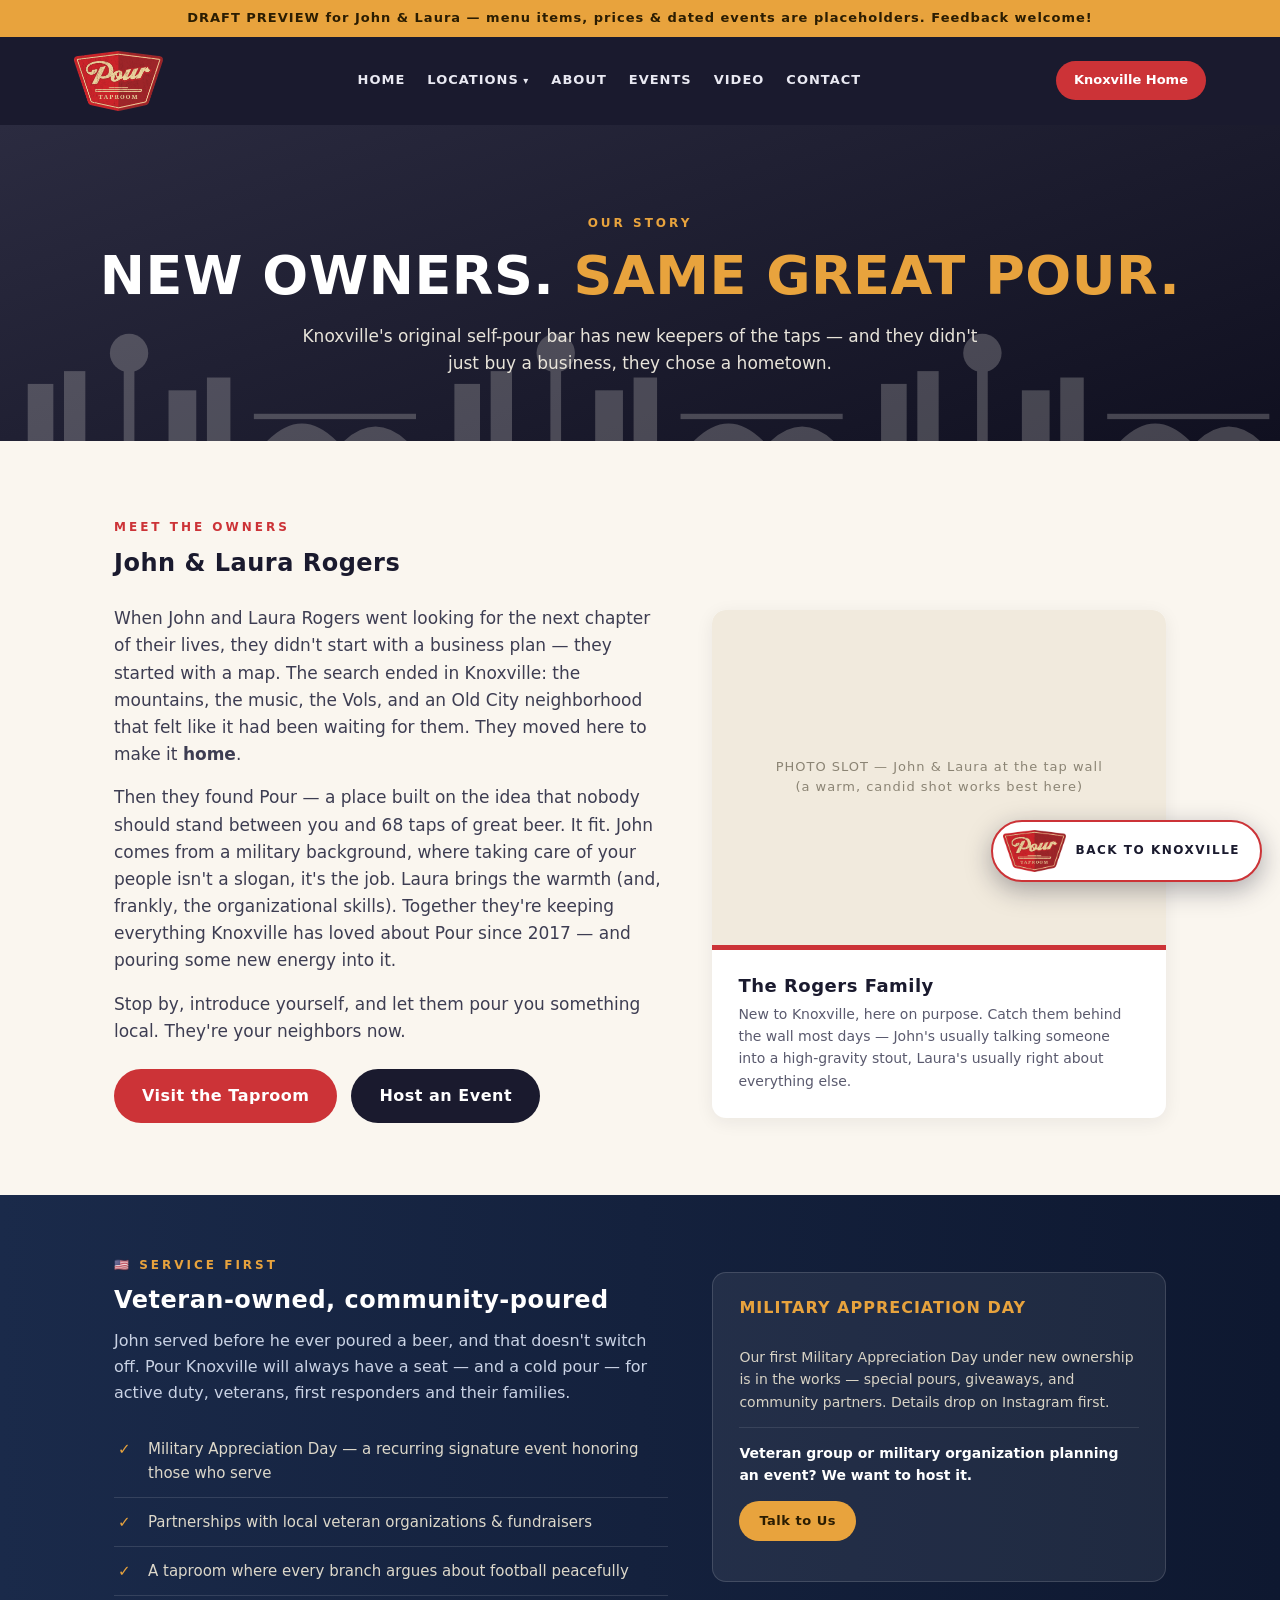
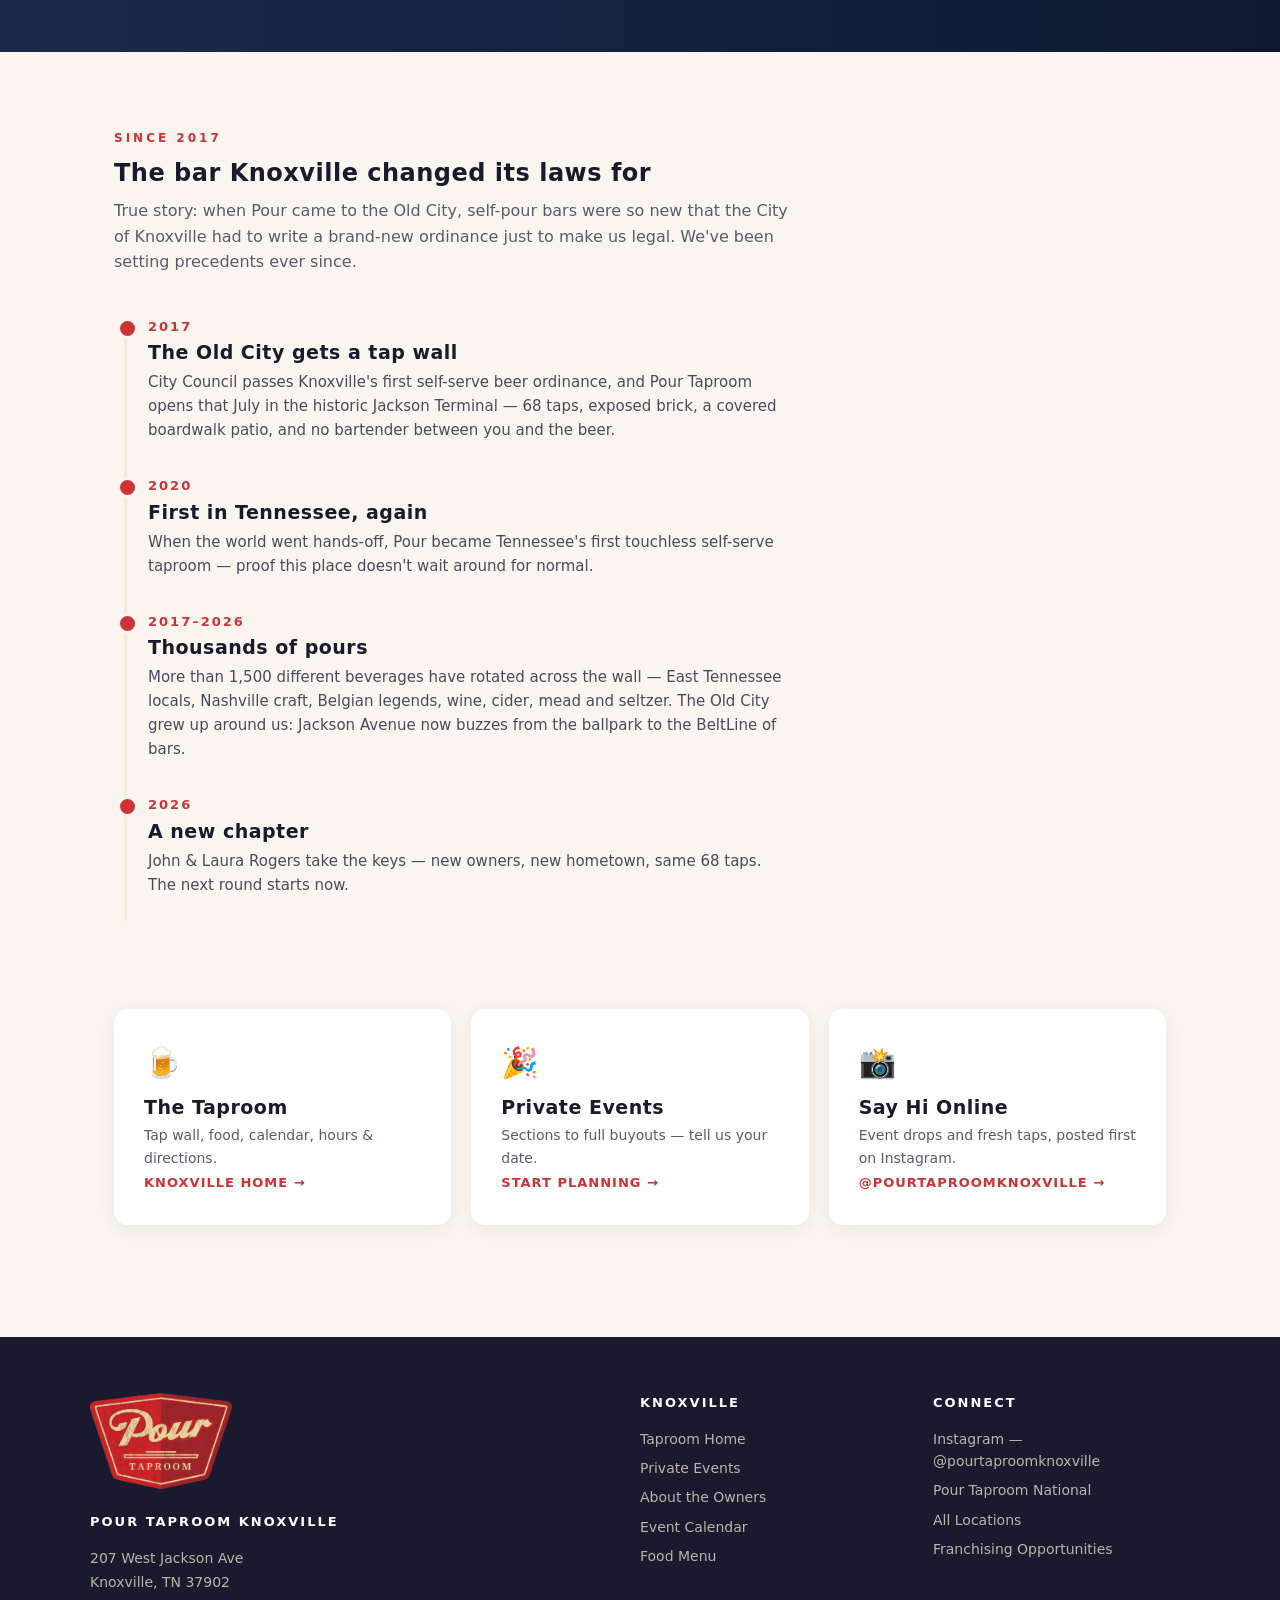
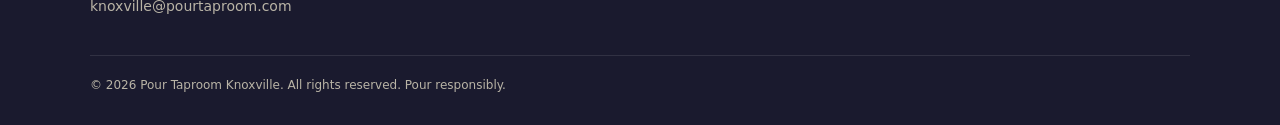
==== about/index.html @ 6734ab77 "Pour Taproom  draft preview site" ====
<!DOCTYPE html>
<html lang="en">
<head>
<meta charset="UTF-8">
<meta name="viewport" content="width=device-width, initial-scale=1.0">
<title>About Us - Pour Taproom Knoxville</title>
<meta name="description" content="Meet John &amp; Laura Rogers, the new owners of Pour Taproom Knoxville — and the story of Knoxville's original self-pour bar, pouring in the Old City since 2017.">
<link rel="icon" href="../images/cropped-Logo_red-01.png">
<link rel="stylesheet" href="../css/styles.css">
<style>
.timeline{margin-top:38px;position:relative;padding-left:34px}
.timeline::before{content:"";position:absolute;left:10px;top:6px;bottom:6px;width:3px;background:var(--cream-dark);border-radius:3px}
.tl-item{position:relative;padding-bottom:30px}
.tl-item::before{content:"";position:absolute;left:-31px;top:5px;width:15px;height:15px;border-radius:50%;background:var(--red);border:3px solid var(--cream)}
.tl-item .yr{font-size:13px;font-weight:900;letter-spacing:2px;color:var(--red)}
.tl-item h4{font-size:19px;margin:4px 0 6px}
.tl-item p{font-size:15px;color:#4a4a5e;max-width:640px}
.owner-card{background:#fff;border-radius:var(--radius);box-shadow:0 4px 18px rgba(26,26,46,.07);overflow:hidden}
.owner-card .ph{aspect-ratio:4/3;background:var(--cream-dark);display:flex;align-items:center;justify-content:center;color:#8b8474;font-size:13px;letter-spacing:1px;text-align:center;padding:20px;border-bottom:5px solid var(--red)}
.owner-card .bd{padding:26px}
.flag-band{background:linear-gradient(90deg,#1a2a4a,#0e1830);color:#fff}
</style>
</head>
<body>
<div class="preview-banner">DRAFT PREVIEW for John &amp; Laura — menu items, prices &amp; dated events are placeholders. Feedback welcome!</div>

<nav>
  <div class="nav-inner">
    <a class="nav-logo" href="https://pourtaproom.com/"><img src="../images/PTRLogo-copy.png" alt="Pour Taproom" style="height:60px"></a>
    <label for="navtoggle" class="nav-burger" aria-label="Menu">&#9776;</label>
    <input type="checkbox" id="navtoggle">
    <div class="nav-links">
      <a href="https://pourtaproom.com/">Home</a>
      <div class="dd"><a href="https://pourtaproom.com/locations/">Locations</a>
        <div class="dd-menu">
          <a href="https://pourtaproomatlanta.com/" target="_blank" rel="noopener">Atlanta</a>
          <a href="https://pourtaproomcharleston.com/" target="_blank" rel="noopener">Charleston</a>
          <a href="https://www.pourtaproomdurham.com/" target="_blank" rel="noopener">Durham</a>
          <a href="https://pourtaproomellicottville.godaddysites.com/" target="_blank" rel="noopener">Ellicottville</a>
          <a href="https://jaxpourtaproom.com/" target="_blank" rel="noopener">Jacksonville</a>
          <a href="../">Knoxville</a>
        </div>
      </div>
      <a href="https://pourtaproom.com/about/">About</a>
      <a href="https://pourtaproom.com/events/">Events</a>
      <a href="https://pourtaproom.com/video/">Video</a>
      <a href="https://pourtaproom.com/contact/">Contact</a>
    </div>
    <a class="nav-cta" href="../">Knoxville Home</a>
  </div>
</nav>

<div class="page-hero" style="background:linear-gradient(160deg,#2b2b40,#101020)">
  <div class="sky-hero"><svg viewBox="0 0 1200 120" preserveAspectRatio="xMidYMax slice" xmlns="http://www.w3.org/2000/svg" aria-hidden="true"><g fill="#faf6ef"><g transform="translate(0,0)"><rect x="26" y="64" width="24" height="56"/><rect x="60" y="52" width="20" height="68"/><rect x="116" y="50" width="10" height="70"/><circle cx="121" cy="35" r="18"/><rect x="158" y="70" width="26" height="50"/><rect x="194" y="58" width="22" height="62"/><rect x="238" y="92" width="152" height="5"/><path d="M248,120 Q283,82 318,120 Z"/><path d="M320,120 Q352,88 384,120 Z"/></g><g transform="translate(400,0)"><rect x="26" y="64" width="24" height="56"/><rect x="60" y="52" width="20" height="68"/><rect x="116" y="50" width="10" height="70"/><circle cx="121" cy="35" r="18"/><rect x="158" y="70" width="26" height="50"/><rect x="194" y="58" width="22" height="62"/><rect x="238" y="92" width="152" height="5"/><path d="M248,120 Q283,82 318,120 Z"/><path d="M320,120 Q352,88 384,120 Z"/></g><g transform="translate(800,0)"><rect x="26" y="64" width="24" height="56"/><rect x="60" y="52" width="20" height="68"/><rect x="116" y="50" width="10" height="70"/><circle cx="121" cy="35" r="18"/><rect x="158" y="70" width="26" height="50"/><rect x="194" y="58" width="22" height="62"/><rect x="238" y="92" width="152" height="5"/><path d="M248,120 Q283,82 318,120 Z"/><path d="M320,120 Q352,88 384,120 Z"/></g></g></svg></div>
  <span class="kicker" style="color:var(--gold)">Our Story</span>
  <h1>New Owners. <em>Same Great Pour.</em></h1>
  <p>Knoxville's original self-pour bar has new keepers of the taps — and they didn't just buy a business, they chose a hometown.</p>
</div>

<section class="section">
  <span class="kicker">Meet the Owners</span>
  <h2>John &amp; Laura Rogers</h2>
  <div class="pd" style="margin-top:28px">
    <div>
      <p style="font-size:17px;color:#3d3d52">When John and Laura Rogers went looking for the next chapter of their lives, they didn't start with a business plan — they started with a map. The search ended in Knoxville: the mountains, the music, the Vols, and an Old City neighborhood that felt like it had been waiting for them. They moved here to make it <b>home</b>.</p>
      <p style="font-size:17px;color:#3d3d52;margin-top:16px">Then they found Pour — a place built on the idea that nobody should stand between you and 68 taps of great beer. It fit. John comes from a military background, where taking care of your people isn't a slogan, it's the job. Laura brings the warmth (and, frankly, the organizational skills). Together they're keeping everything Knoxville has loved about Pour since 2017 — and pouring some new energy into it.</p>
      <p style="font-size:17px;color:#3d3d52;margin-top:16px">Stop by, introduce yourself, and let them pour you something local. They're your neighbors now.</p>
      <div class="cta-row" style="display:flex;gap:14px;flex-wrap:wrap;margin-top:24px">
        <a class="btn btn-red" href="../">Visit the Taproom</a>
        <a class="btn btn-dark" href="../private-events/">Host an Event</a>
      </div>
    </div>
    <div>
      <div class="owner-card">
        <div class="ph">PHOTO SLOT — John &amp; Laura at the tap wall<br>(a warm, candid shot works best here)</div>
        <div class="bd">
          <h4 style="font-size:18px">The Rogers Family</h4>
          <p style="font-size:14px;color:#5a5a6e;margin-top:6px">New to Knoxville, here on purpose. Catch them behind the wall most days — John's usually talking someone into a high-gravity stout, Laura's usually right about everything else.</p>
        </div>
      </div>
    </div>
  </div>
</section>

<div class="flag-band">
  <section class="section" style="padding:56px 24px">
    <div class="pd">
      <div>
        <span class="kicker" style="color:var(--gold)">🇺🇸 Service First</span>
        <h2 style="color:#fff">Veteran-owned, community-poured</h2>
        <p style="font-size:16px;color:#c9d2e4;margin-top:14px">John served before he ever poured a beer, and that doesn't switch off. Pour Knoxville will always have a seat — and a cold pour — for active duty, veterans, first responders and their families.</p>
        <ul class="spec-list" style="margin-top:20px">
          <li>Military Appreciation Day — a recurring signature event honoring those who serve</li>
          <li>Partnerships with local veteran organizations &amp; fundraisers</li>
          <li>A taproom where every branch argues about football peacefully</li>
        </ul>
      </div>
      <div class="router">
        <h4>Military Appreciation Day</h4>
        <div class="row"><p>Our first Military Appreciation Day under new ownership is in the works — special pours, giveaways, and community partners. Details drop on Instagram first.</p></div>
        <div class="row"><p style="font-weight:800;color:#fff">Veteran group or military organization planning an event? We want to host it.</p><a class="btn btn-gold" href="../private-events/">Talk to Us</a></div>
      </div>
    </div>
  </section>
</div>

<section class="section">
  <span class="kicker">Since 2017</span>
  <h2>The bar Knoxville changed its laws for</h2>
  <p style="color:#5a5a6e;max-width:680px;margin-top:10px">True story: when Pour came to the Old City, self-pour bars were so new that the City of Knoxville had to write a brand-new ordinance just to make us legal. We've been setting precedents ever since.</p>
  <div class="timeline">
    <div class="tl-item"><span class="yr">2017</span><h4>The Old City gets a tap wall</h4><p>City Council passes Knoxville's first self-serve beer ordinance, and Pour Taproom opens that July in the historic Jackson Terminal — 68 taps, exposed brick, a covered boardwalk patio, and no bartender between you and the beer.</p></div>
    <div class="tl-item"><span class="yr">2020</span><h4>First in Tennessee, again</h4><p>When the world went hands-off, Pour became Tennessee's first touchless self-serve taproom — proof this place doesn't wait around for normal.</p></div>
    <div class="tl-item"><span class="yr">2017–2026</span><h4>Thousands of pours</h4><p>More than 1,500 different beverages have rotated across the wall — East Tennessee locals, Nashville craft, Belgian legends, wine, cider, mead and seltzer. The Old City grew up around us: Jackson Avenue now buzzes from the ballpark to the BeltLine of bars.</p></div>
    <div class="tl-item"><span class="yr">2026</span><h4>A new chapter</h4><p>John &amp; Laura Rogers take the keys — new owners, new hometown, same 68 taps. The next round starts now.</p></div>
  </div>
</section>

<section class="section" style="padding-top:10px">
  <div class="strip">
    <a href="../"><div class="emoji">🍺</div><h4>The Taproom</h4><p>Tap wall, food, calendar, hours &amp; directions.</p><span class="go">Knoxville Home &rarr;</span></a>
    <a href="../private-events/"><div class="emoji">🎉</div><h4>Private Events</h4><p>Sections to full buyouts — tell us your date.</p><span class="go">Start Planning &rarr;</span></a>
    <a href="https://www.instagram.com/pourtaproomknoxville/" target="_blank" rel="noopener"><div class="emoji">📸</div><h4>Say Hi Online</h4><p>Event drops and fresh taps, posted first on Instagram.</p><span class="go">@pourtaproomknoxville &rarr;</span></a>
  </div>
</section>

<a class="home-fab" href="../" aria-label="Back to Pour Taproom Knoxville">
  <img src="../images/PTRLogo-copy.png" alt="Pour Taproom logo">
  <span>Back to Knoxville</span>
</a>

<footer>
  <div class="foot-inner">
    <div>
      <img src="../images/PTRLogo-copy.png" alt="Pour Taproom" style="height:96px;margin-bottom:12px">
      <h5 style="margin-top:4px">Pour Taproom Knoxville</h5>
      <p style="font-size:14px;line-height:1.7">207 West Jackson Ave<br>Knoxville, TN 37902<br>knoxville@pourtaproom.com</p>
    </div>
    <div>
      <h5>Knoxville</h5>
      <a href="../">Taproom Home</a>
      <a href="../private-events/">Private Events</a>
      <a href="../about/">About the Owners</a>
      <a href="../#calendar">Event Calendar</a>
      <a href="../#menu">Food Menu</a>
    </div>
    <div>
      <h5>Connect</h5>
      <a href="https://www.instagram.com/pourtaproomknoxville/" target="_blank" rel="noopener">Instagram — @pourtaproomknoxville</a>
      <a href="https://pourtaproom.com/">Pour Taproom National</a>
      <a href="https://pourtaproom.com/locations/">All Locations</a>
      <a href="https://pourtaproom.com/contact/">Franchising Opportunities</a>
    </div>
  </div>
  <div class="legal">
    <span>&copy; 2026 Pour Taproom Knoxville. All rights reserved. Pour responsibly.</span>
  </div>
</footer>

</body>
</html>
---- css/styles.css ----
:root{
    --red:#cc3337; --red-dark:#9e2226; --ink:#1a1a2e; --ink-soft:#2b2b40;
    --cream:#faf6ef; --cream-dark:#f1eadd; --gold:#e8a33d; --white:#ffffff;
    --radius:14px;
  }
  *{margin:0;padding:0;box-sizing:border-box}
  html{scroll-behavior:smooth}
  body{font-family:'Avenir Next','Segoe UI',system-ui,-apple-system,sans-serif;background:var(--cream);color:var(--ink);line-height:1.6}
  h1,h2,h3,h4{font-weight:800;letter-spacing:.5px;line-height:1.15}
  .kicker{display:inline-block;font-size:12px;font-weight:800;letter-spacing:3px;text-transform:uppercase;color:var(--red);margin-bottom:12px}
  .section{max-width:1100px;margin:0 auto;padding:72px 24px}
  .btn{display:inline-block;padding:14px 28px;border-radius:999px;font-weight:800;text-decoration:none;letter-spacing:.5px;transition:transform .15s ease, box-shadow .15s ease}
  .btn:hover{transform:translateY(-2px);box-shadow:0 8px 24px rgba(0,0,0,.18)}
  .btn-red{background:var(--red);color:#fff}
  .btn-ghost{background:transparent;color:#fff;border:2px solid rgba(255,255,255,.7)}
  .btn-dark{background:var(--ink);color:#fff}
  /* NAV */
  nav{position:sticky;top:0;z-index:50;background:var(--ink);color:#fff}
  .nav-inner{max-width:1180px;margin:0 auto;display:flex;align-items:center;justify-content:space-between;padding:14px 24px;gap:16px}
  .nav-logo{display:flex;align-items:center;gap:10px;font-weight:900;font-size:20px;letter-spacing:1px;color:#fff;text-decoration:none}
  .nav-logo .shield{background:var(--red);border-radius:6px;padding:3px 10px;font-style:italic}
  .nav-links{display:flex;gap:22px;flex-wrap:wrap;font-size:13px;font-weight:700;letter-spacing:1px;text-transform:uppercase}
  .nav-links a{color:#e9e9f2;text-decoration:none}
  .nav-links a:hover{color:var(--gold)}
  .nav-cta{background:var(--red);color:#fff;padding:9px 18px;border-radius:999px;font-size:13px;font-weight:800;text-decoration:none;white-space:nowrap}
  /* HERO */
  header{background:linear-gradient(rgba(18,14,24,.72),rgba(26,26,46,.88)),url(/images/img-01.jpg) center 40%/cover no-repeat;color:#fff;position:relative;overflow:hidden}
  header::after{content:"";position:absolute;inset:0;background:
    radial-gradient(600px 300px at 85% 20%, rgba(232,163,61,.18), transparent 60%),
    radial-gradient(500px 260px at 10% 90%, rgba(204,51,55,.25), transparent 60%)}
  .hero{max-width:1100px;margin:0 auto;padding:110px 24px 90px;position:relative;z-index:1;text-align:center}
  .hero h1{font-size:clamp(38px,7vw,72px);text-transform:uppercase}
  .hero h1 em{font-style:normal;color:var(--gold)}
  .hero p.lede{max-width:640px;margin:22px auto 8px;font-size:19px;color:#e8e4da}
  .hero .stats{display:flex;gap:14px;justify-content:center;flex-wrap:wrap;margin:34px 0 38px}
  .stat{background:rgba(255,255,255,.08);border:1px solid rgba(255,255,255,.15);border-radius:var(--radius);padding:14px 22px;min-width:130px}
  .stat b{display:block;font-size:26px;color:var(--gold)}
  .stat span{font-size:12px;letter-spacing:1.5px;text-transform:uppercase;color:#cfcabd}
  .hero .cta-row{display:flex;gap:14px;justify-content:center;flex-wrap:wrap}
  .closed-mondays{margin-top:26px;font-size:13px;letter-spacing:2px;text-transform:uppercase;color:#b8b2a4}
  /* HOW IT WORKS */
  .steps{display:grid;grid-template-columns:repeat(auto-fit,minmax(240px,1fr));gap:20px;margin-top:36px}
  .step{background:#fff;border-radius:var(--radius);padding:30px;box-shadow:0 4px 18px rgba(26,26,46,.07);border-top:5px solid var(--red)}
  .step .num{font-size:13px;font-weight:900;color:var(--red);letter-spacing:2px}
  .step h3{margin:8px 0 10px;font-size:21px}
  .step p{font-size:15px;color:#4a4a5e}
  /* TAP WALL */
  .dark-band{background:var(--ink);color:#fff}
  .tap-grid{display:grid;grid-template-columns:repeat(auto-fit,minmax(200px,1fr));gap:18px;margin-top:34px}
  .tap-card{background:var(--ink-soft);border-radius:var(--radius);padding:26px;border:1px solid rgba(255,255,255,.08)}
  .tap-card b{font-size:34px;color:var(--gold);display:block}
  .tap-card h4{font-size:15px;letter-spacing:2px;text-transform:uppercase;margin:6px 0 8px}
  .tap-card p{font-size:14px;color:#c5c1b4}
  /* PIZZA DYNAMO */
  .pd{display:grid;grid-template-columns:1.1fr .9fr;gap:44px;align-items:center}
  @media(max-width:820px){.pd{grid-template-columns:1fr}}
  .pd-visual{background:linear-gradient(145deg,#cc3337,#8e1a1e);border-radius:var(--radius);color:#fff;padding:46px 38px;text-align:center;box-shadow:0 14px 40px rgba(204,51,55,.28)}
  .pd-visual .pizza{font-size:64px}
  .pd-visual h3{font-size:30px;text-transform:uppercase;margin:12px 0 6px;font-style:italic}
  .pd-visual p{color:#ffd9de;font-size:15px}
  .photo-slot{border:2px dashed #c9c0ad;border-radius:var(--radius);padding:20px;text-align:center;color:#8b8474;font-size:13px;letter-spacing:1px;margin-top:16px;background:var(--cream-dark)}
  /* HOURS / VISIT */
  .visit{display:grid;grid-template-columns:1fr 1fr;gap:44px}
  @media(max-width:820px){.visit{grid-template-columns:1fr}.tour-grid{grid-template-columns:1fr !important}.pizza-gallery{grid-template-columns:1fr 1fr !important}}
  .hours-table{width:100%;border-collapse:collapse;margin-top:16px;background:#fff;border-radius:var(--radius);overflow:hidden;box-shadow:0 4px 18px rgba(26,26,46,.07)}
  .hours-table td{padding:13px 20px;border-bottom:1px solid #efe9dc;font-size:15px}
  .hours-table tr:last-child td{border-bottom:none}
  .hours-table td:first-child{font-weight:700}
  .hours-table .closed td{color:var(--red);font-weight:800}
  .parking{background:#fff;border-radius:var(--radius);padding:28px;box-shadow:0 4px 18px rgba(26,26,46,.07);margin-top:16px}
  .parking li{margin:10px 0 10px 20px;font-size:15px;color:#4a4a5e}
  /* EVENTS */
  .event-cards{display:grid;grid-template-columns:repeat(auto-fit,minmax(280px,1fr));gap:20px;margin-top:34px}
  .event-card{border-radius:var(--radius);padding:34px;color:#fff;position:relative;overflow:hidden;min-height:210px;display:flex;flex-direction:column;justify-content:flex-end}
  .ec-trivia{background:linear-gradient(160deg,#4527a0,#1a1a2e)}
  .ec-5k{background:linear-gradient(160deg,#cc3337,#5e0a17)}
  .ec-live{background:linear-gradient(160deg,#b07817,#3d2a05)}
  .event-card .tag{position:absolute;top:18px;left:18px;background:rgba(255,255,255,.16);padding:5px 14px;border-radius:999px;font-size:11px;font-weight:800;letter-spacing:2px;text-transform:uppercase}
  .event-card h3{font-size:24px;margin-bottom:6px}
  .event-card p{font-size:14px;color:rgba(255,255,255,.85)}
  /* PRIVATE EVENTS */
  .pe-wrap{display:grid;grid-template-columns:1fr 1fr;gap:44px;align-items:start}
  @media(max-width:820px){.pe-wrap{grid-template-columns:1fr}}
  .spec-list{margin-top:18px}
  .spec-list li{list-style:none;padding:12px 0 12px 34px;position:relative;border-bottom:1px solid rgba(255,255,255,.12);font-size:15px;color:#ddd8ca}
  .spec-list li::before{content:"✓";position:absolute;left:4px;color:var(--gold);font-weight:900}
  .router{background:rgba(255,255,255,.07);border:1px solid rgba(255,255,255,.14);border-radius:var(--radius);padding:26px;margin-top:8px}
  .router h4{font-size:16px;letter-spacing:1px;text-transform:uppercase;margin-bottom:14px;color:var(--gold)}
  .router .row{display:flex;justify-content:space-between;align-items:center;gap:14px;padding:14px 0;border-bottom:1px solid rgba(255,255,255,.1);flex-wrap:wrap}
  .router .row:last-child{border-bottom:none}
  .router .row p{font-size:14px;color:#d8d3c5}
  .router .row .btn{padding:10px 20px;font-size:13px}
  /* CTA STRIP */
  .strip{display:grid;grid-template-columns:repeat(auto-fit,minmax(240px,1fr));gap:20px}
  .strip a{display:block;background:#fff;border-radius:var(--radius);padding:30px;text-decoration:none;color:var(--ink);box-shadow:0 4px 18px rgba(26,26,46,.07);transition:transform .15s ease}
  .strip a:hover{transform:translateY(-3px)}
  .strip .emoji{font-size:30px}
  .strip h4{margin:10px 0 6px;font-size:19px}
  .strip p{font-size:14px;color:#5a5a6e}
  .strip .go{color:var(--red);font-weight:800;font-size:13px;letter-spacing:1px;text-transform:uppercase}
  /* FOOTER */
  footer{background:var(--ink);color:#b9b4a6;padding:56px 24px 30px;margin-top:40px}
  .foot-inner{max-width:1100px;margin:0 auto;display:grid;grid-template-columns:2fr 1fr 1fr;gap:36px}
  @media(max-width:820px){.foot-inner{grid-template-columns:1fr}}
  footer h5{color:#fff;font-size:13px;letter-spacing:2px;text-transform:uppercase;margin-bottom:14px}
  footer a{color:#b9b4a6;text-decoration:none;display:block;margin:7px 0;font-size:14px}
  footer a:hover{color:var(--gold)}
  .legal{max-width:1100px;margin:36px auto 0;padding-top:20px;border-top:1px solid rgba(255,255,255,.1);font-size:12px;display:flex;justify-content:space-between;flex-wrap:wrap;gap:10px}
  .preview-banner{background:var(--gold);color:#2b1d02;text-align:center;font-size:13px;font-weight:800;letter-spacing:1px;padding:8px}

/* ===== SITE-WIDE ADDITIONS (multi-page build) ===== */
.dd{position:relative}
.dd>a::after{content:" ▾";font-size:10px}
.dd-menu{display:none;position:absolute;top:100%;left:-14px;background:var(--ink-soft);border:1px solid rgba(255,255,255,.12);border-radius:10px;padding:10px 0;min-width:200px;box-shadow:0 10px 30px rgba(0,0,0,.35);z-index:60}
.dd-menu a{display:block;padding:9px 18px;color:#e9e9f2;text-decoration:none;font-size:13px;text-transform:none;letter-spacing:.5px}
.dd-menu a:hover{background:rgba(255,255,255,.07);color:var(--gold)}
.dd:hover .dd-menu,.dd:focus-within .dd-menu{display:block}
.nav-burger{display:none;font-size:26px;cursor:pointer;color:#fff;user-select:none}
#navtoggle{display:none}
@media(max-width:920px){
  .nav-burger{display:block}
  .nav-links{display:none;position:absolute;top:100%;left:0;right:0;background:var(--ink);flex-direction:column;gap:0;padding:10px 24px 20px;border-bottom:3px solid var(--red)}
  #navtoggle:checked~.nav-links{display:flex}
  .nav-links>a,.dd>a{display:block;padding:11px 0;border-bottom:1px solid rgba(255,255,255,.08)}
  .dd-menu{display:block;position:static;background:transparent;border:none;box-shadow:none;padding:0 0 4px 16px}
  .nav-cta{display:none}
}
.page-hero{background:linear-gradient(rgba(18,14,24,.72),rgba(26,26,46,.85)),var(--ph-img,none) center/cover no-repeat,var(--ink);color:#fff;text-align:center;padding:84px 24px 64px}
.page-hero h1{font-size:clamp(32px,5.5vw,54px);text-transform:uppercase}
.page-hero h1 em{font-style:normal;color:var(--gold)}
.page-hero p{max-width:680px;margin:16px auto 0;font-size:17px;color:#e8e4da}
.page-hero .cta-row{display:flex;gap:14px;justify-content:center;flex-wrap:wrap;margin-top:26px}
.btn-gold{background:var(--gold);color:#2b1d02}
.loc-cards{display:grid;grid-template-columns:1fr 1fr;gap:24px;margin-top:34px}
@media(max-width:820px){.loc-cards{grid-template-columns:1fr}}
.loc-card{position:relative;border-radius:var(--radius);overflow:hidden;color:#fff;min-height:340px;display:flex;flex-direction:column;justify-content:flex-end;padding:30px;text-decoration:none;background:center/cover no-repeat var(--ink)}
.loc-card::before{content:"";position:absolute;inset:0;background:linear-gradient(180deg,rgba(18,14,24,.05) 30%,rgba(18,14,24,.88))}
.loc-card>*{position:relative}
.loc-card h3{font-size:26px;text-transform:uppercase}
.loc-card p{font-size:14px;color:#e4dfd2;margin:8px 0 14px}
.loc-card .go{color:var(--gold);font-weight:800;font-size:13px;letter-spacing:1.5px;text-transform:uppercase}
.menu-img{width:100%;border-radius:var(--radius);box-shadow:0 8px 30px rgba(26,26,46,.15);margin-top:26px}
.gallery-grid{display:grid;grid-template-columns:repeat(auto-fill,minmax(240px,1fr));gap:14px;margin-top:34px}
.gallery-grid a{display:block;border-radius:12px;overflow:hidden}
.gallery-grid img{width:100%;aspect-ratio:1;object-fit:cover;display:block;transition:transform .2s ease}
.gallery-grid a:hover img{transform:scale(1.04)}
.feature-cards{display:grid;grid-template-columns:repeat(auto-fit,minmax(220px,1fr));gap:18px;margin-top:34px}
.feature-card{background:#fff;border-radius:var(--radius);padding:26px;box-shadow:0 4px 18px rgba(26,26,46,.07);border-top:5px solid var(--red)}
.feature-card .emoji{font-size:30px}
.feature-card h4{margin:10px 0 8px;font-size:17px}
.feature-card p{font-size:14px;color:#4a4a5e}
.dark-band .feature-card{background:var(--ink-soft);border-top-color:var(--gold);color:#fff}
.dark-band .feature-card p{color:#c5c1b4}
.form-card{background:#fff;border-radius:var(--radius);padding:34px;box-shadow:0 4px 18px rgba(26,26,46,.07);max-width:720px;margin:30px auto 0}
.form-card label{display:block;font-weight:700;font-size:14px;margin:16px 0 6px}
.form-card input[type=text],.form-card input[type=email],.form-card input[type=tel],.form-card textarea{width:100%;padding:12px 14px;border:1.5px solid #d8d0bf;border-radius:10px;font:inherit;font-size:15px;background:var(--cream)}
.form-card .checks{display:flex;gap:18px;flex-wrap:wrap;font-size:15px}
.form-card .checks label{display:flex;align-items:center;gap:8px;font-weight:600;margin:6px 0}
.form-card button{margin-top:22px;border:0;cursor:pointer;font:inherit}
.embed-frame{background:#fff;border-radius:var(--radius);overflow:hidden;box-shadow:0 4px 18px rgba(26,26,46,.1);margin-top:26px}
.hours-cols{display:grid;grid-template-columns:1fr 1fr;gap:24px}
@media(max-width:700px){.hours-cols{grid-template-columns:1fr}}
.badges{display:flex;gap:18px;align-items:center;justify-content:center;flex-wrap:wrap;margin-top:22px}
.badges img{height:74px;width:auto;background:#fff;border-radius:10px;padding:8px}
.leader-table{width:100%;border-collapse:collapse;margin-top:20px;background:#fff;border-radius:var(--radius);overflow:hidden;box-shadow:0 4px 18px rgba(26,26,46,.07)}
.leader-table th{background:var(--ink);color:var(--gold);text-align:left;padding:13px 20px;font-size:13px;letter-spacing:2px;text-transform:uppercase}
.leader-table td{padding:12px 20px;border-bottom:1px solid #efe9dc;font-size:15px}
.leader-table tr:first-child td{font-weight:800;color:var(--red)}

/* ===== CITY SKYLINES + HOME BUTTON (national site) ===== */
.loc-card{overflow:hidden}
.loc-card .sky{position:absolute !important;left:0;right:0;bottom:0;width:100%;height:58%;opacity:.32;pointer-events:none}
.loc-card .sky svg{width:100%;height:100%;display:block}
.page-hero{position:relative;overflow:hidden}
.sky-hero{position:absolute;left:0;right:0;bottom:-2px;width:100%;height:40%;opacity:.22;pointer-events:none}
.sky-hero svg{width:100%;height:100%;display:block}
.page-hero>*:not(.sky-hero){position:relative;z-index:1}
.home-fab{position:fixed;right:18px;bottom:18px;z-index:80;display:flex;align-items:center;gap:10px;background:#fff;border-radius:999px;padding:8px 20px 8px 10px;box-shadow:0 8px 26px rgba(26,26,46,.35);text-decoration:none;color:var(--ink);font-weight:800;font-size:12px;letter-spacing:1.5px;text-transform:uppercase;border:2px solid var(--red);transition:transform .15s ease}
.home-fab img{height:42px;display:block}
.home-fab:hover{transform:translateY(-3px)}
@media(max-width:600px){.home-fab span{display:none}.home-fab{padding:8px}}
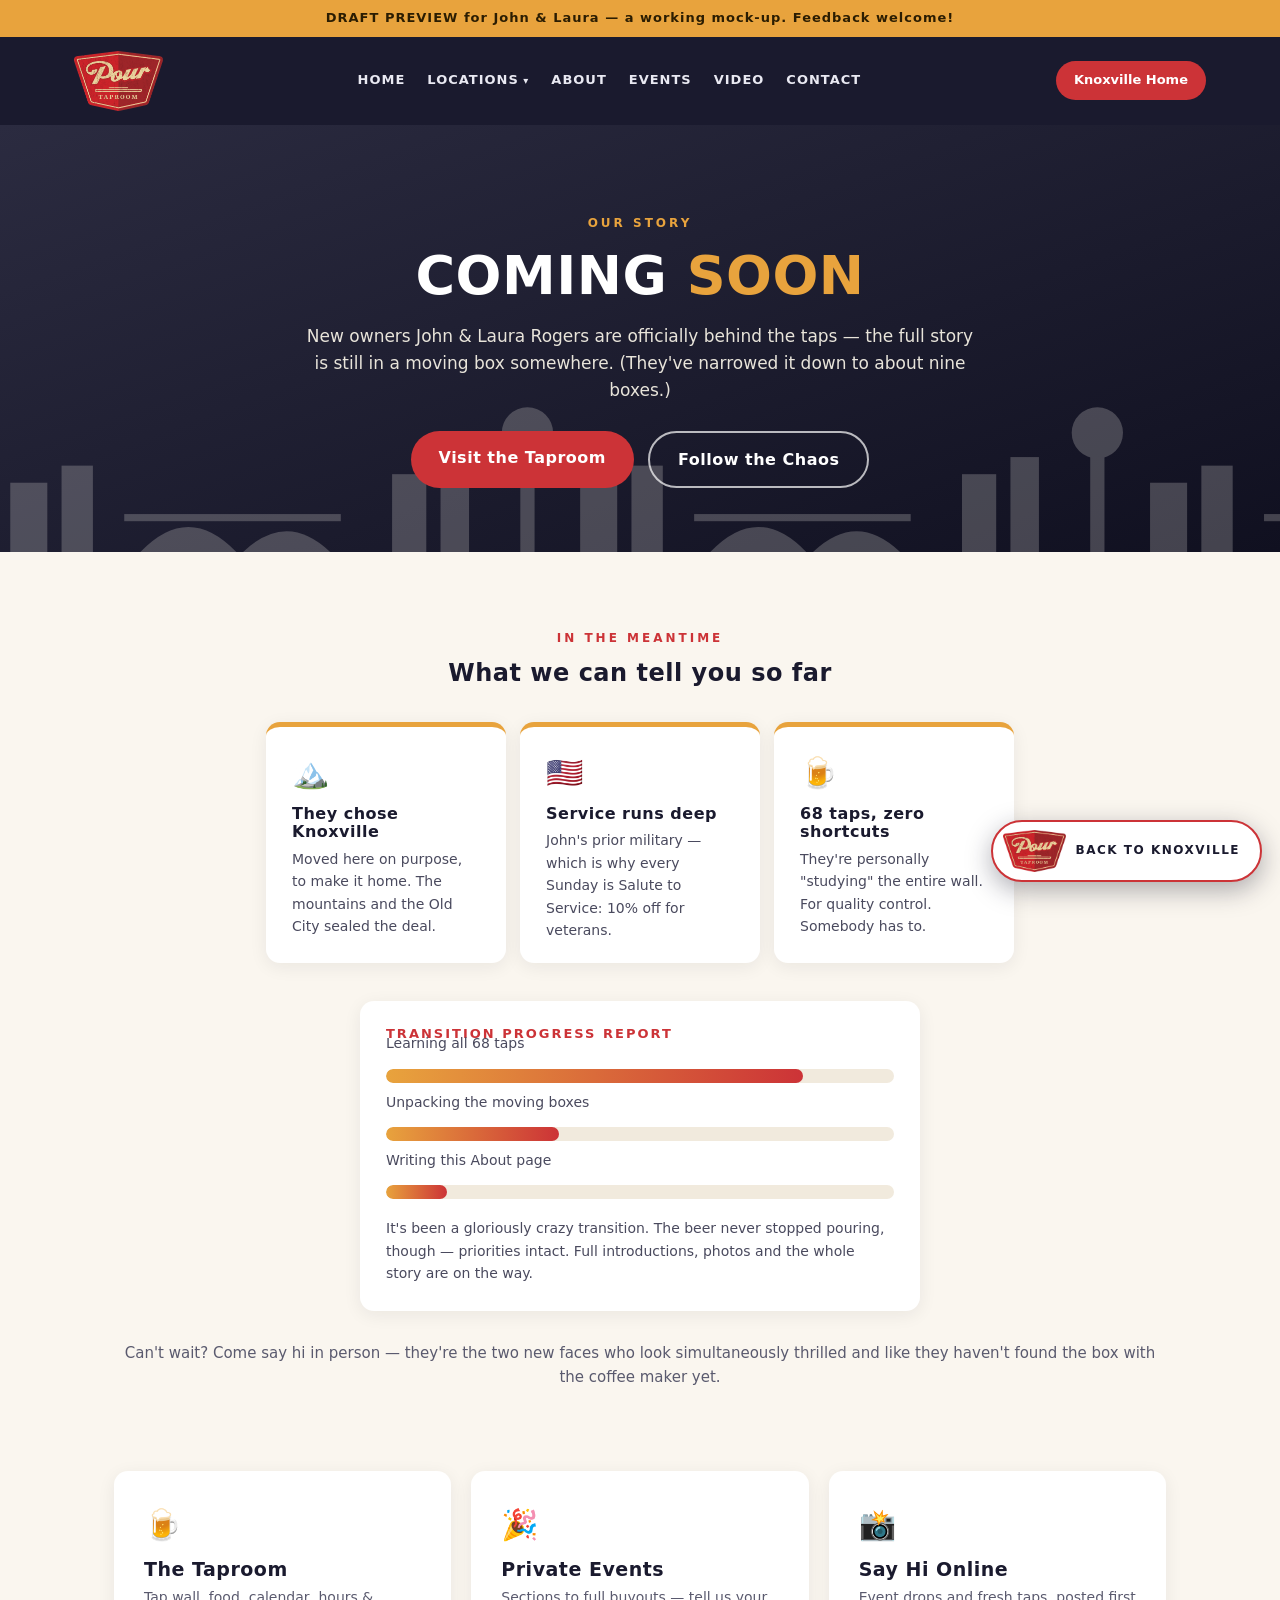
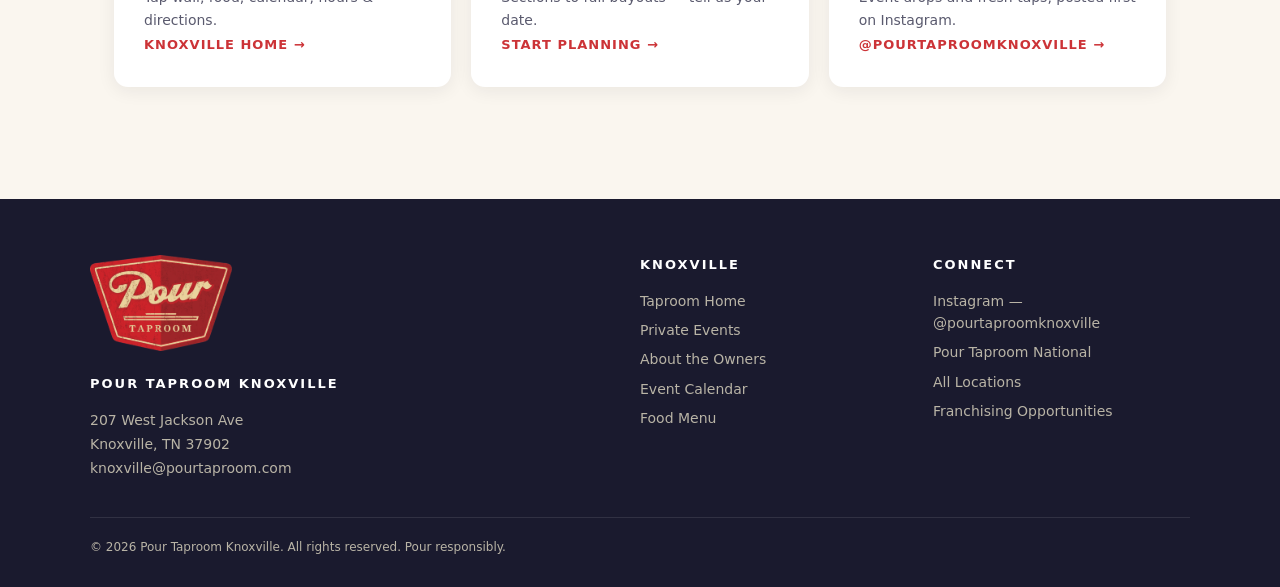
==== commit bbf02eef: "Real menu, trivia poster, Sunday 12-5 hours, Salute to Service Sundays, owners page coming soon - Re" ====
--- a/about/index.html
+++ b/about/index.html
@@ -4,25 +4,24 @@
 <meta charset="UTF-8">
 <meta name="viewport" content="width=device-width, initial-scale=1.0">
 <title>About Us - Pour Taproom Knoxville</title>
-<meta name="description" content="Meet John &amp; Laura Rogers, the new owners of Pour Taproom Knoxville — and the story of Knoxville's original self-pour bar, pouring in the Old City since 2017.">
+<meta name="description" content="Meet John &amp; Laura Rogers, the new owners of Pour Taproom Knoxville — full story coming soon.">
 <link rel="icon" href="../images/cropped-Logo_red-01.png">
 <link rel="stylesheet" href="../css/styles.css">
 <style>
-.timeline{margin-top:38px;position:relative;padding-left:34px}
-.timeline::before{content:"";position:absolute;left:10px;top:6px;bottom:6px;width:3px;background:var(--cream-dark);border-radius:3px}
-.tl-item{position:relative;padding-bottom:30px}
-.tl-item::before{content:"";position:absolute;left:-31px;top:5px;width:15px;height:15px;border-radius:50%;background:var(--red);border:3px solid var(--cream)}
-.tl-item .yr{font-size:13px;font-weight:900;letter-spacing:2px;color:var(--red)}
-.tl-item h4{font-size:19px;margin:4px 0 6px}
-.tl-item p{font-size:15px;color:#4a4a5e;max-width:640px}
-.owner-card{background:#fff;border-radius:var(--radius);box-shadow:0 4px 18px rgba(26,26,46,.07);overflow:hidden}
-.owner-card .ph{aspect-ratio:4/3;background:var(--cream-dark);display:flex;align-items:center;justify-content:center;color:#8b8474;font-size:13px;letter-spacing:1px;text-align:center;padding:20px;border-bottom:5px solid var(--red)}
-.owner-card .bd{padding:26px}
-.flag-band{background:linear-gradient(90deg,#1a2a4a,#0e1830);color:#fff}
+.boxes{display:flex;gap:14px;justify-content:center;flex-wrap:wrap;margin:34px 0 8px}
+.box-card{background:#fff;border-radius:14px;padding:22px 26px;box-shadow:0 4px 18px rgba(26,26,46,.07);border-top:5px solid var(--gold);max-width:240px;text-align:left}
+.box-card .emoji{font-size:30px}
+.box-card h4{font-size:16px;margin:8px 0 6px}
+.box-card p{font-size:14px;color:#4a4a5e}
+.progress{max-width:560px;margin:38px auto 0;background:#fff;border-radius:14px;padding:26px;box-shadow:0 4px 18px rgba(26,26,46,.07);text-align:left}
+.progress h4{font-size:13px;letter-spacing:2px;text-transform:uppercase;color:var(--red)}
+.bar{height:14px;border-radius:999px;background:var(--cream-dark);margin:10px 0 18px;overflow:hidden}
+.bar>span{display:block;height:100%;border-radius:999px;background:linear-gradient(90deg,var(--gold),var(--red))}
+.progress p{font-size:14px;color:#4a4a5e;margin-top:-10px;margin-bottom:14px}
 </style>
 </head>
 <body>
-<div class="preview-banner">DRAFT PREVIEW for John &amp; Laura — menu items, prices &amp; dated events are placeholders. Feedback welcome!</div>
+<div class="preview-banner">DRAFT PREVIEW for John &amp; Laura — a working mock-up. Feedback welcome!</div>
 
 <nav>
   <div class="nav-inner">
@@ -53,67 +52,30 @@
 <div class="page-hero" style="background:linear-gradient(160deg,#2b2b40,#101020)">
   <div class="sky-hero"><svg viewBox="0 0 1200 120" preserveAspectRatio="xMidYMax slice" xmlns="http://www.w3.org/2000/svg" aria-hidden="true"><g fill="#faf6ef"><g transform="translate(0,0)"><rect x="26" y="64" width="24" height="56"/><rect x="60" y="52" width="20" height="68"/><rect x="116" y="50" width="10" height="70"/><circle cx="121" cy="35" r="18"/><rect x="158" y="70" width="26" height="50"/><rect x="194" y="58" width="22" height="62"/><rect x="238" y="92" width="152" height="5"/><path d="M248,120 Q283,82 318,120 Z"/><path d="M320,120 Q352,88 384,120 Z"/></g><g transform="translate(400,0)"><rect x="26" y="64" width="24" height="56"/><rect x="60" y="52" width="20" height="68"/><rect x="116" y="50" width="10" height="70"/><circle cx="121" cy="35" r="18"/><rect x="158" y="70" width="26" height="50"/><rect x="194" y="58" width="22" height="62"/><rect x="238" y="92" width="152" height="5"/><path d="M248,120 Q283,82 318,120 Z"/><path d="M320,120 Q352,88 384,120 Z"/></g><g transform="translate(800,0)"><rect x="26" y="64" width="24" height="56"/><rect x="60" y="52" width="20" height="68"/><rect x="116" y="50" width="10" height="70"/><circle cx="121" cy="35" r="18"/><rect x="158" y="70" width="26" height="50"/><rect x="194" y="58" width="22" height="62"/><rect x="238" y="92" width="152" height="5"/><path d="M248,120 Q283,82 318,120 Z"/><path d="M320,120 Q352,88 384,120 Z"/></g></g></svg></div>
   <span class="kicker" style="color:var(--gold)">Our Story</span>
-  <h1>New Owners. <em>Same Great Pour.</em></h1>
-  <p>Knoxville's original self-pour bar has new keepers of the taps — and they didn't just buy a business, they chose a hometown.</p>
+  <h1>Coming <em>Soon</em></h1>
+  <p>New owners John &amp; Laura Rogers are officially behind the taps — the full story is still in a moving box somewhere. (They've narrowed it down to about nine boxes.)</p>
+  <div class="cta-row">
+    <a class="btn btn-red" href="../">Visit the Taproom</a>
+    <a class="btn btn-ghost" href="https://www.instagram.com/pourtaproomknoxville/" target="_blank" rel="noopener">Follow the Chaos</a>
+  </div>
 </div>
 
-<section class="section">
-  <span class="kicker">Meet the Owners</span>
-  <h2>John &amp; Laura Rogers</h2>
-  <div class="pd" style="margin-top:28px">
-    <div>
-      <p style="font-size:17px;color:#3d3d52">When John and Laura Rogers went looking for the next chapter of their lives, they didn't start with a business plan — they started with a map. The search ended in Knoxville: the mountains, the music, the Vols, and an Old City neighborhood that felt like it had been waiting for them. They moved here to make it <b>home</b>.</p>
-      <p style="font-size:17px;color:#3d3d52;margin-top:16px">Then they found Pour — a place built on the idea that nobody should stand between you and 68 taps of great beer. It fit. John comes from a military background, where taking care of your people isn't a slogan, it's the job. Laura brings the warmth (and, frankly, the organizational skills). Together they're keeping everything Knoxville has loved about Pour since 2017 — and pouring some new energy into it.</p>
-      <p style="font-size:17px;color:#3d3d52;margin-top:16px">Stop by, introduce yourself, and let them pour you something local. They're your neighbors now.</p>
-      <div class="cta-row" style="display:flex;gap:14px;flex-wrap:wrap;margin-top:24px">
-        <a class="btn btn-red" href="../">Visit the Taproom</a>
-        <a class="btn btn-dark" href="../private-events/">Host an Event</a>
-      </div>
-    </div>
-    <div>
-      <div class="owner-card">
-        <div class="ph">PHOTO SLOT — John &amp; Laura at the tap wall<br>(a warm, candid shot works best here)</div>
-        <div class="bd">
-          <h4 style="font-size:18px">The Rogers Family</h4>
-          <p style="font-size:14px;color:#5a5a6e;margin-top:6px">New to Knoxville, here on purpose. Catch them behind the wall most days — John's usually talking someone into a high-gravity stout, Laura's usually right about everything else.</p>
-        </div>
-      </div>
-    </div>
+<section class="section" style="text-align:center">
+  <span class="kicker">In the Meantime</span>
+  <h2>What we can tell you so far</h2>
+  <div class="boxes">
+    <div class="box-card"><div class="emoji">🏔️</div><h4>They chose Knoxville</h4><p>Moved here on purpose, to make it home. The mountains and the Old City sealed the deal.</p></div>
+    <div class="box-card"><div class="emoji">🇺🇸</div><h4>Service runs deep</h4><p>John's prior military — which is why every Sunday is Salute to Service: 10% off for veterans.</p></div>
+    <div class="box-card"><div class="emoji">🍺</div><h4>68 taps, zero shortcuts</h4><p>They're personally "studying" the entire wall. For quality control. Somebody has to.</p></div>
   </div>
-</section>
-
-<div class="flag-band">
-  <section class="section" style="padding:56px 24px">
-    <div class="pd">
-      <div>
-        <span class="kicker" style="color:var(--gold)">🇺🇸 Service First</span>
-        <h2 style="color:#fff">Veteran-owned, community-poured</h2>
-        <p style="font-size:16px;color:#c9d2e4;margin-top:14px">John served before he ever poured a beer, and that doesn't switch off. Pour Knoxville will always have a seat — and a cold pour — for active duty, veterans, first responders and their families.</p>
-        <ul class="spec-list" style="margin-top:20px">
-          <li>Military Appreciation Day — a recurring signature event honoring those who serve</li>
-          <li>Partnerships with local veteran organizations &amp; fundraisers</li>
-          <li>A taproom where every branch argues about football peacefully</li>
-        </ul>
-      </div>
-      <div class="router">
-        <h4>Military Appreciation Day</h4>
-        <div class="row"><p>Our first Military Appreciation Day under new ownership is in the works — special pours, giveaways, and community partners. Details drop on Instagram first.</p></div>
-        <div class="row"><p style="font-weight:800;color:#fff">Veteran group or military organization planning an event? We want to host it.</p><a class="btn btn-gold" href="../private-events/">Talk to Us</a></div>
-      </div>
-    </div>
-  </section>
-</div>
-
-<section class="section">
-  <span class="kicker">Since 2017</span>
-  <h2>The bar Knoxville changed its laws for</h2>
-  <p style="color:#5a5a6e;max-width:680px;margin-top:10px">True story: when Pour came to the Old City, self-pour bars were so new that the City of Knoxville had to write a brand-new ordinance just to make us legal. We've been setting precedents ever since.</p>
-  <div class="timeline">
-    <div class="tl-item"><span class="yr">2017</span><h4>The Old City gets a tap wall</h4><p>City Council passes Knoxville's first self-serve beer ordinance, and Pour Taproom opens that July in the historic Jackson Terminal — 68 taps, exposed brick, a covered boardwalk patio, and no bartender between you and the beer.</p></div>
-    <div class="tl-item"><span class="yr">2020</span><h4>First in Tennessee, again</h4><p>When the world went hands-off, Pour became Tennessee's first touchless self-serve taproom — proof this place doesn't wait around for normal.</p></div>
-    <div class="tl-item"><span class="yr">2017–2026</span><h4>Thousands of pours</h4><p>More than 1,500 different beverages have rotated across the wall — East Tennessee locals, Nashville craft, Belgian legends, wine, cider, mead and seltzer. The Old City grew up around us: Jackson Avenue now buzzes from the ballpark to the BeltLine of bars.</p></div>
-    <div class="tl-item"><span class="yr">2026</span><h4>A new chapter</h4><p>John &amp; Laura Rogers take the keys — new owners, new hometown, same 68 taps. The next round starts now.</p></div>
+  <div class="progress">
+    <h4>Transition Progress Report</h4>
+    <p>Learning all 68 taps</p><div class="bar"><span style="width:82%"></span></div>
+    <p>Unpacking the moving boxes</p><div class="bar"><span style="width:34%"></span></div>
+    <p>Writing this About page</p><div class="bar"><span style="width:12%"></span></div>
+    <p style="margin:0">It's been a gloriously crazy transition. The beer never stopped pouring, though — priorities intact. Full introductions, photos and the whole story are on the way.</p>
   </div>
+  <p style="margin-top:30px;font-size:15px;color:#5a5a6e">Can't wait? Come say hi in person — they're the two new faces who look simultaneously thrilled and like they haven't found the box with the coffee maker yet.</p>
 </section>
 
 <section class="section" style="padding-top:10px">
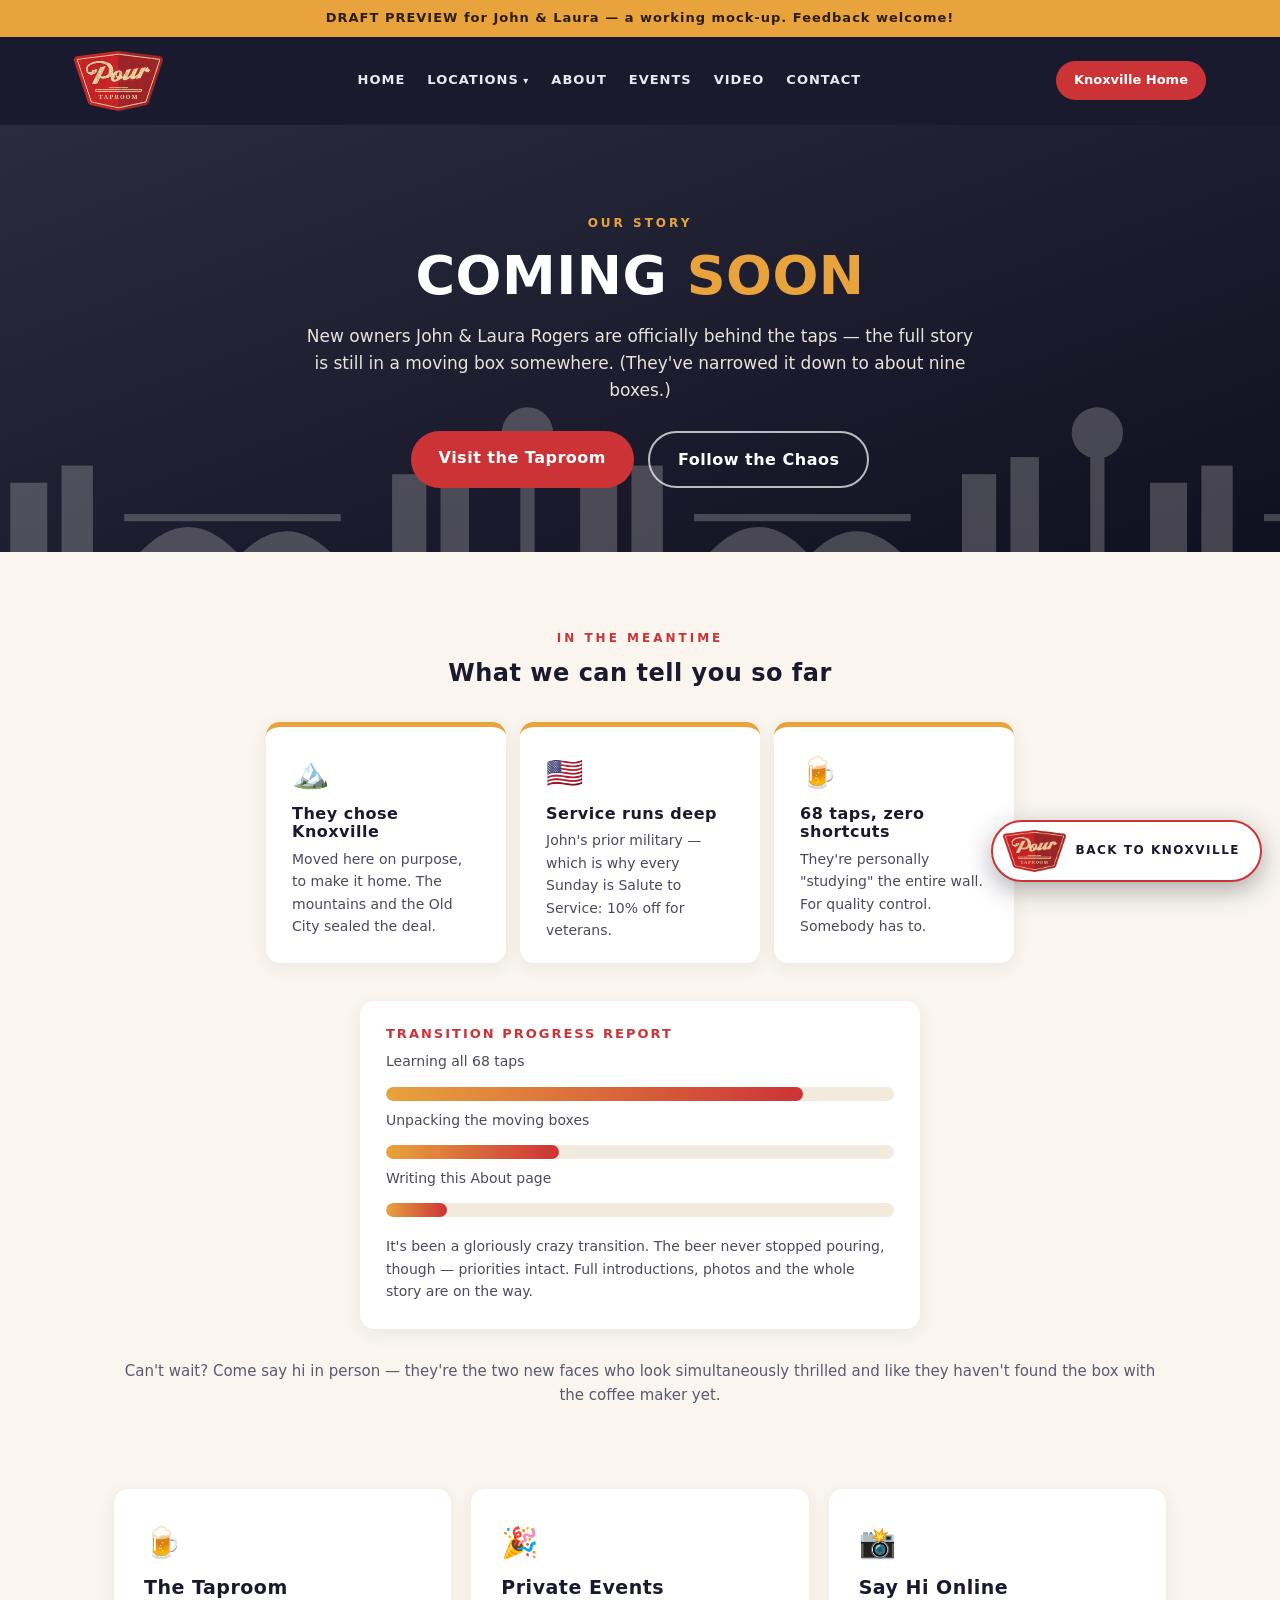
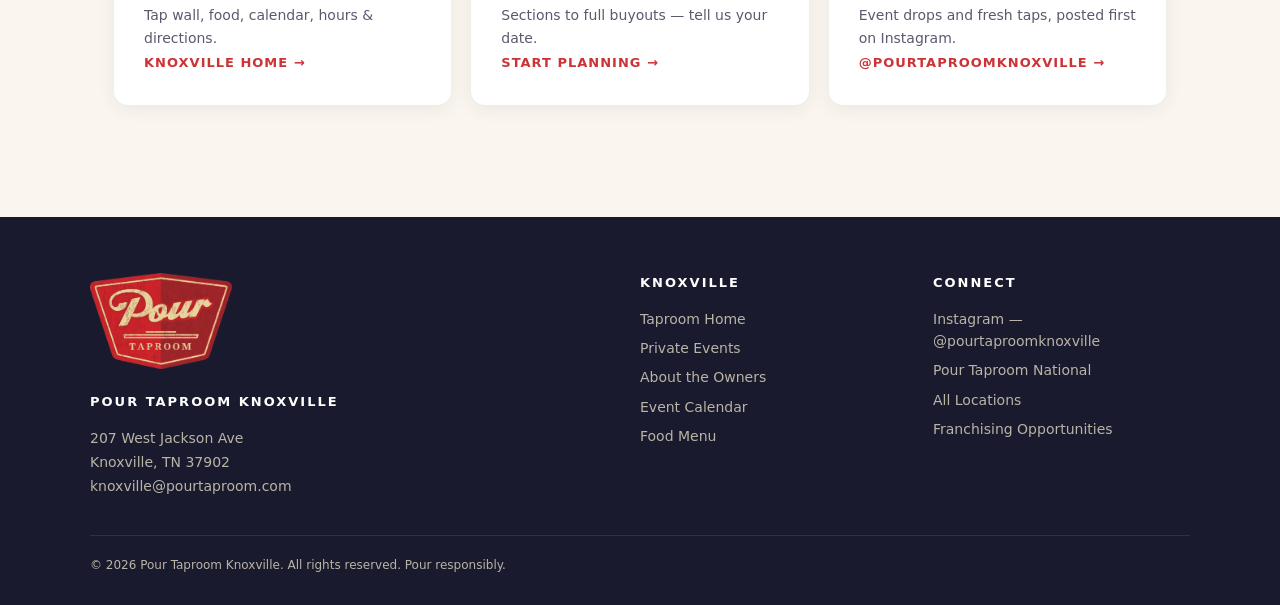
==== commit 9d5d3572: "Fix spacing on transition progress card Co-Authored-By: Claude Fable 5 <noreply@anthropic.com>" ====
--- a/about/index.html
+++ b/about/index.html
@@ -14,7 +14,7 @@
 .box-card h4{font-size:16px;margin:8px 0 6px}
 .box-card p{font-size:14px;color:#4a4a5e}
 .progress{max-width:560px;margin:38px auto 0;background:#fff;border-radius:14px;padding:26px;box-shadow:0 4px 18px rgba(26,26,46,.07);text-align:left}
-.progress h4{font-size:13px;letter-spacing:2px;text-transform:uppercase;color:var(--red)}
+.progress h4{font-size:13px;letter-spacing:2px;text-transform:uppercase;color:var(--red);margin-bottom:18px}
 .bar{height:14px;border-radius:999px;background:var(--cream-dark);margin:10px 0 18px;overflow:hidden}
 .bar>span{display:block;height:100%;border-radius:999px;background:linear-gradient(90deg,var(--gold),var(--red))}
 .progress p{font-size:14px;color:#4a4a5e;margin-top:-10px;margin-bottom:14px}
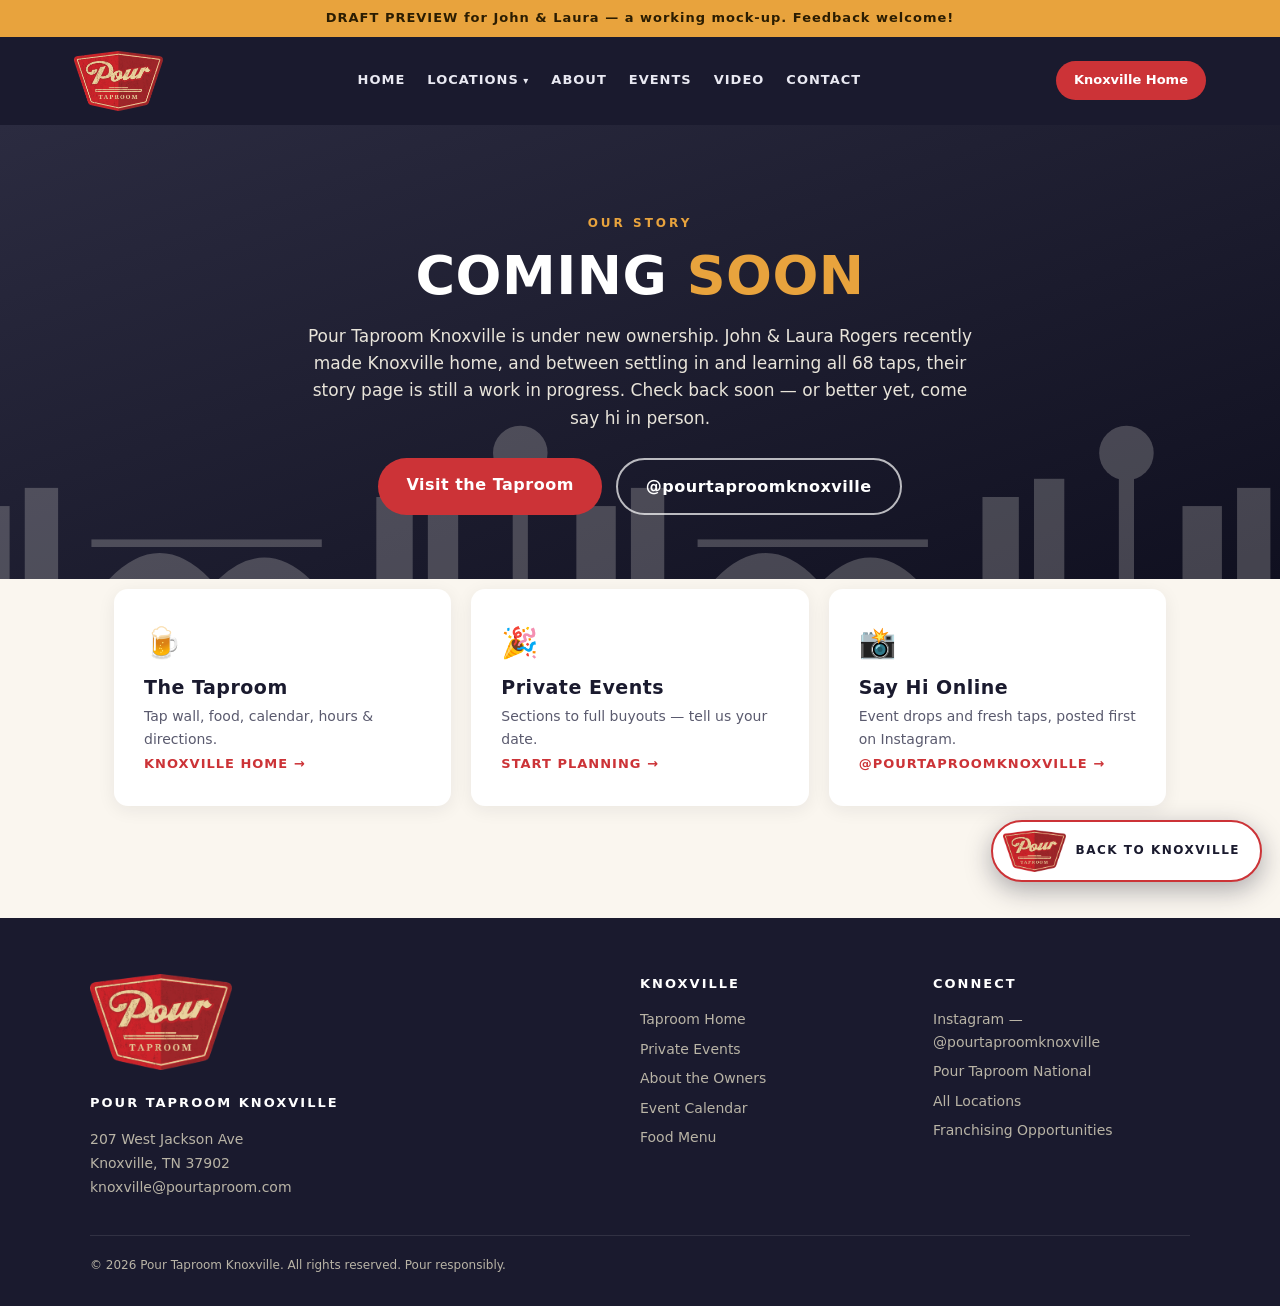
==== commit c52d7e3c: "Simplify About page to a basic Coming Soon Co-Authored-By: Claude Fable 5 <noreply@anthropic.com>" ====
--- a/about/index.html
+++ b/about/index.html
@@ -7,18 +7,6 @@
 <meta name="description" content="Meet John &amp; Laura Rogers, the new owners of Pour Taproom Knoxville — full story coming soon.">
 <link rel="icon" href="../images/cropped-Logo_red-01.png">
 <link rel="stylesheet" href="../css/styles.css">
-<style>
-.boxes{display:flex;gap:14px;justify-content:center;flex-wrap:wrap;margin:34px 0 8px}
-.box-card{background:#fff;border-radius:14px;padding:22px 26px;box-shadow:0 4px 18px rgba(26,26,46,.07);border-top:5px solid var(--gold);max-width:240px;text-align:left}
-.box-card .emoji{font-size:30px}
-.box-card h4{font-size:16px;margin:8px 0 6px}
-.box-card p{font-size:14px;color:#4a4a5e}
-.progress{max-width:560px;margin:38px auto 0;background:#fff;border-radius:14px;padding:26px;box-shadow:0 4px 18px rgba(26,26,46,.07);text-align:left}
-.progress h4{font-size:13px;letter-spacing:2px;text-transform:uppercase;color:var(--red);margin-bottom:18px}
-.bar{height:14px;border-radius:999px;background:var(--cream-dark);margin:10px 0 18px;overflow:hidden}
-.bar>span{display:block;height:100%;border-radius:999px;background:linear-gradient(90deg,var(--gold),var(--red))}
-.progress p{font-size:14px;color:#4a4a5e;margin-top:-10px;margin-bottom:14px}
-</style>
 </head>
 <body>
 <div class="preview-banner">DRAFT PREVIEW for John &amp; Laura — a working mock-up. Feedback welcome!</div>
@@ -53,30 +41,12 @@
   <div class="sky-hero"><svg viewBox="0 0 1200 120" preserveAspectRatio="xMidYMax slice" xmlns="http://www.w3.org/2000/svg" aria-hidden="true"><g fill="#faf6ef"><g transform="translate(0,0)"><rect x="26" y="64" width="24" height="56"/><rect x="60" y="52" width="20" height="68"/><rect x="116" y="50" width="10" height="70"/><circle cx="121" cy="35" r="18"/><rect x="158" y="70" width="26" height="50"/><rect x="194" y="58" width="22" height="62"/><rect x="238" y="92" width="152" height="5"/><path d="M248,120 Q283,82 318,120 Z"/><path d="M320,120 Q352,88 384,120 Z"/></g><g transform="translate(400,0)"><rect x="26" y="64" width="24" height="56"/><rect x="60" y="52" width="20" height="68"/><rect x="116" y="50" width="10" height="70"/><circle cx="121" cy="35" r="18"/><rect x="158" y="70" width="26" height="50"/><rect x="194" y="58" width="22" height="62"/><rect x="238" y="92" width="152" height="5"/><path d="M248,120 Q283,82 318,120 Z"/><path d="M320,120 Q352,88 384,120 Z"/></g><g transform="translate(800,0)"><rect x="26" y="64" width="24" height="56"/><rect x="60" y="52" width="20" height="68"/><rect x="116" y="50" width="10" height="70"/><circle cx="121" cy="35" r="18"/><rect x="158" y="70" width="26" height="50"/><rect x="194" y="58" width="22" height="62"/><rect x="238" y="92" width="152" height="5"/><path d="M248,120 Q283,82 318,120 Z"/><path d="M320,120 Q352,88 384,120 Z"/></g></g></svg></div>
   <span class="kicker" style="color:var(--gold)">Our Story</span>
   <h1>Coming <em>Soon</em></h1>
-  <p>New owners John &amp; Laura Rogers are officially behind the taps — the full story is still in a moving box somewhere. (They've narrowed it down to about nine boxes.)</p>
+  <p>Pour Taproom Knoxville is under new ownership. John &amp; Laura Rogers recently made Knoxville home, and between settling in and learning all 68 taps, their story page is still a work in progress. Check back soon — or better yet, come say hi in person.</p>
   <div class="cta-row">
     <a class="btn btn-red" href="../">Visit the Taproom</a>
-    <a class="btn btn-ghost" href="https://www.instagram.com/pourtaproomknoxville/" target="_blank" rel="noopener">Follow the Chaos</a>
+    <a class="btn btn-ghost" href="https://www.instagram.com/pourtaproomknoxville/" target="_blank" rel="noopener">@pourtaproomknoxville</a>
   </div>
 </div>
-
-<section class="section" style="text-align:center">
-  <span class="kicker">In the Meantime</span>
-  <h2>What we can tell you so far</h2>
-  <div class="boxes">
-    <div class="box-card"><div class="emoji">🏔️</div><h4>They chose Knoxville</h4><p>Moved here on purpose, to make it home. The mountains and the Old City sealed the deal.</p></div>
-    <div class="box-card"><div class="emoji">🇺🇸</div><h4>Service runs deep</h4><p>John's prior military — which is why every Sunday is Salute to Service: 10% off for veterans.</p></div>
-    <div class="box-card"><div class="emoji">🍺</div><h4>68 taps, zero shortcuts</h4><p>They're personally "studying" the entire wall. For quality control. Somebody has to.</p></div>
-  </div>
-  <div class="progress">
-    <h4>Transition Progress Report</h4>
-    <p>Learning all 68 taps</p><div class="bar"><span style="width:82%"></span></div>
-    <p>Unpacking the moving boxes</p><div class="bar"><span style="width:34%"></span></div>
-    <p>Writing this About page</p><div class="bar"><span style="width:12%"></span></div>
-    <p style="margin:0">It's been a gloriously crazy transition. The beer never stopped pouring, though — priorities intact. Full introductions, photos and the whole story are on the way.</p>
-  </div>
-  <p style="margin-top:30px;font-size:15px;color:#5a5a6e">Can't wait? Come say hi in person — they're the two new faces who look simultaneously thrilled and like they haven't found the box with the coffee maker yet.</p>
-</section>
 
 <section class="section" style="padding-top:10px">
   <div class="strip">
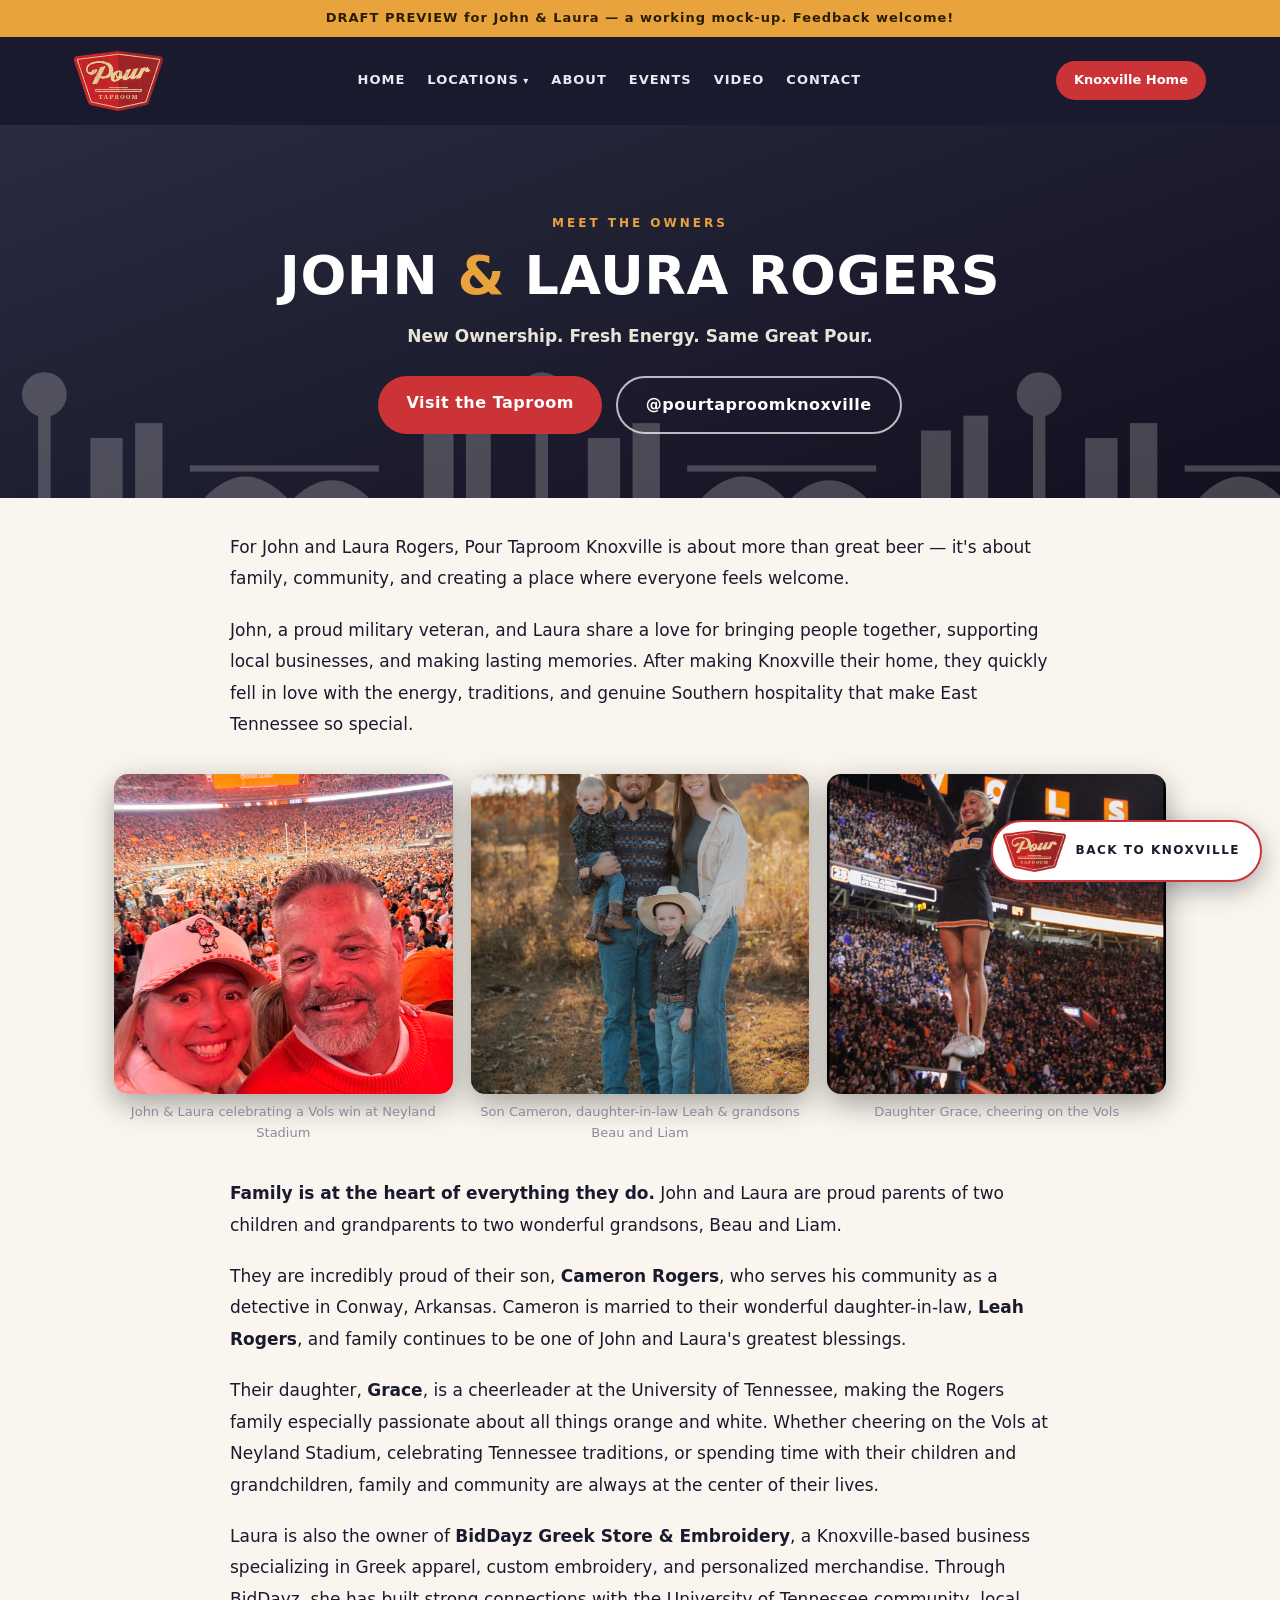
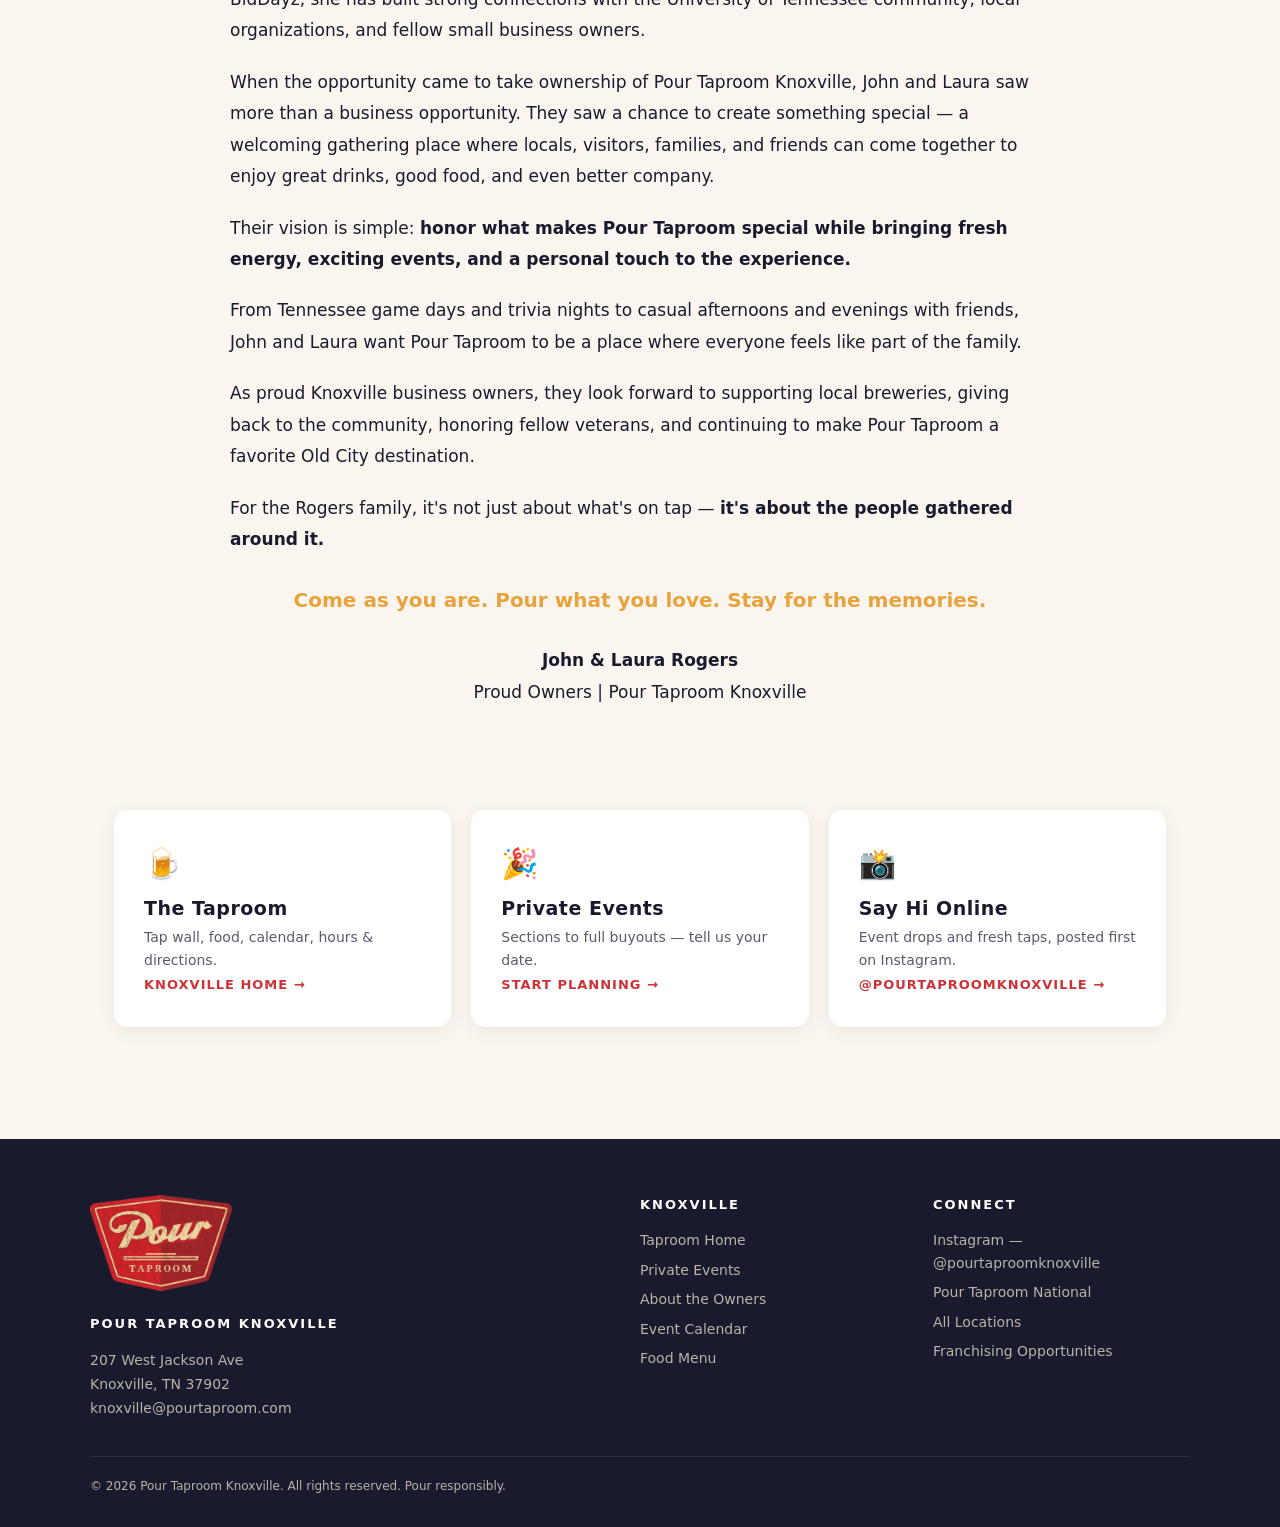
==== commit 136ac2ff: "Meet the Owners page: John & Laura Rogers bio + family photos Bio text supplied by Laura Rogers (Nov" ====
--- a/about/index.html
+++ b/about/index.html
@@ -3,10 +3,20 @@
 <head>
 <meta charset="UTF-8">
 <meta name="viewport" content="width=device-width, initial-scale=1.0">
-<title>About Us - Pour Taproom Knoxville</title>
-<meta name="description" content="Meet John &amp; Laura Rogers, the new owners of Pour Taproom Knoxville — full story coming soon.">
+<title>Meet the Owners - Pour Taproom Knoxville</title>
+<meta name="description" content="Meet John &amp; Laura Rogers, the owners of Pour Taproom Knoxville. New ownership, fresh energy, same great pour — family, community and craft beer in the Old City.">
 <link rel="icon" href="../images/cropped-Logo_red-01.png">
 <link rel="stylesheet" href="../css/styles.css">
+<style>
+.owners-photos{display:grid;grid-template-columns:repeat(3,1fr);gap:18px;margin:34px 0}
+.owners-photos figure{margin:0}
+.owners-photos img{width:100%;height:320px;object-fit:cover;border-radius:14px;display:block;box-shadow:0 10px 30px rgba(0,0,0,.35)}
+.owners-photos figcaption{font-size:13px;color:#8d889c;margin-top:8px;text-align:center}
+.owners-bio{max-width:820px;margin:0 auto;font-size:17px;line-height:1.85}
+.owners-bio p{margin:0 0 20px}
+.owners-bio .pull{font-size:20px;font-weight:700;color:var(--gold);text-align:center;margin:30px 0;line-height:1.5}
+@media(max-width:760px){.owners-photos{grid-template-columns:1fr}.owners-photos img{height:300px}}
+</style>
 </head>
 <body>
 <div class="preview-banner">DRAFT PREVIEW for John &amp; Laura — a working mock-up. Feedback welcome!</div>
@@ -22,7 +32,6 @@
         <div class="dd-menu">
           <a href="https://pourtaproomatlanta.com/" target="_blank" rel="noopener">Atlanta</a>
           <a href="https://pourtaproomcharleston.com/" target="_blank" rel="noopener">Charleston</a>
-          <a href="https://www.pourtaproomdurham.com/" target="_blank" rel="noopener">Durham</a>
           <a href="https://pourtaproomellicottville.godaddysites.com/" target="_blank" rel="noopener">Ellicottville</a>
           <a href="https://jaxpourtaproom.com/" target="_blank" rel="noopener">Jacksonville</a>
           <a href="../">Knoxville</a>
@@ -39,14 +48,48 @@
 
 <div class="page-hero" style="background:linear-gradient(160deg,#2b2b40,#101020)">
   <div class="sky-hero"><svg viewBox="0 0 1200 120" preserveAspectRatio="xMidYMax slice" xmlns="http://www.w3.org/2000/svg" aria-hidden="true"><g fill="#faf6ef"><g transform="translate(0,0)"><rect x="26" y="64" width="24" height="56"/><rect x="60" y="52" width="20" height="68"/><rect x="116" y="50" width="10" height="70"/><circle cx="121" cy="35" r="18"/><rect x="158" y="70" width="26" height="50"/><rect x="194" y="58" width="22" height="62"/><rect x="238" y="92" width="152" height="5"/><path d="M248,120 Q283,82 318,120 Z"/><path d="M320,120 Q352,88 384,120 Z"/></g><g transform="translate(400,0)"><rect x="26" y="64" width="24" height="56"/><rect x="60" y="52" width="20" height="68"/><rect x="116" y="50" width="10" height="70"/><circle cx="121" cy="35" r="18"/><rect x="158" y="70" width="26" height="50"/><rect x="194" y="58" width="22" height="62"/><rect x="238" y="92" width="152" height="5"/><path d="M248,120 Q283,82 318,120 Z"/><path d="M320,120 Q352,88 384,120 Z"/></g><g transform="translate(800,0)"><rect x="26" y="64" width="24" height="56"/><rect x="60" y="52" width="20" height="68"/><rect x="116" y="50" width="10" height="70"/><circle cx="121" cy="35" r="18"/><rect x="158" y="70" width="26" height="50"/><rect x="194" y="58" width="22" height="62"/><rect x="238" y="92" width="152" height="5"/><path d="M248,120 Q283,82 318,120 Z"/><path d="M320,120 Q352,88 384,120 Z"/></g></g></svg></div>
-  <span class="kicker" style="color:var(--gold)">Our Story</span>
-  <h1>Coming <em>Soon</em></h1>
-  <p>Pour Taproom Knoxville is under new ownership. John &amp; Laura Rogers recently made Knoxville home, and between settling in and learning all 68 taps, their story page is still a work in progress. Check back soon — or better yet, come say hi in person.</p>
+  <span class="kicker" style="color:var(--gold)">Meet the Owners</span>
+  <h1>John <em>&amp;</em> Laura Rogers</h1>
+  <p><b>New Ownership. Fresh Energy. Same Great Pour.</b></p>
   <div class="cta-row">
     <a class="btn btn-red" href="../">Visit the Taproom</a>
     <a class="btn btn-ghost" href="https://www.instagram.com/pourtaproomknoxville/" target="_blank" rel="noopener">@pourtaproomknoxville</a>
   </div>
 </div>
+
+<section class="section" style="padding-top:34px">
+  <div class="owners-bio">
+    <p>For John and Laura Rogers, Pour Taproom Knoxville is about more than great beer — it's about family, community, and creating a place where everyone feels welcome.</p>
+    <p>John, a proud military veteran, and Laura share a love for bringing people together, supporting local businesses, and making lasting memories. After making Knoxville their home, they quickly fell in love with the energy, traditions, and genuine Southern hospitality that make East Tennessee so special.</p>
+  </div>
+  <div class="owners-photos">
+    <figure>
+      <img src="../images/knox-owners-john-laura.jpg" alt="John and Laura Rogers smiling in the stands at Neyland Stadium after a Tennessee Vols win">
+      <figcaption>John &amp; Laura celebrating a Vols win at Neyland Stadium</figcaption>
+    </figure>
+    <figure>
+      <img src="../images/knox-rogers-family.jpg" alt="Cameron and Leah Rogers in cowboy hats with grandsons Beau and Liam in a fall field">
+      <figcaption>Son Cameron, daughter-in-law Leah &amp; grandsons Beau and Liam</figcaption>
+    </figure>
+    <figure>
+      <img src="../images/knox-grace-vols.jpg" alt="Grace Rogers cheerleading for the Tennessee Vols at Neyland Stadium">
+      <figcaption>Daughter Grace, cheering on the Vols</figcaption>
+    </figure>
+  </div>
+  <div class="owners-bio">
+    <p><b>Family is at the heart of everything they do.</b> John and Laura are proud parents of two children and grandparents to two wonderful grandsons, Beau and Liam.</p>
+    <p>They are incredibly proud of their son, <b>Cameron Rogers</b>, who serves his community as a detective in Conway, Arkansas. Cameron is married to their wonderful daughter-in-law, <b>Leah Rogers</b>, and family continues to be one of John and Laura's greatest blessings.</p>
+    <p>Their daughter, <b>Grace</b>, is a cheerleader at the University of Tennessee, making the Rogers family especially passionate about all things orange and white. Whether cheering on the Vols at Neyland Stadium, celebrating Tennessee traditions, or spending time with their children and grandchildren, family and community are always at the center of their lives.</p>
+    <p>Laura is also the owner of <b>BidDayz Greek Store &amp; Embroidery</b>, a Knoxville-based business specializing in Greek apparel, custom embroidery, and personalized merchandise. Through BidDayz, she has built strong connections with the University of Tennessee community, local organizations, and fellow small business owners.</p>
+    <p>When the opportunity came to take ownership of Pour Taproom Knoxville, John and Laura saw more than a business opportunity. They saw a chance to create something special — a welcoming gathering place where locals, visitors, families, and friends can come together to enjoy great drinks, good food, and even better company.</p>
+    <p>Their vision is simple: <b>honor what makes Pour Taproom special while bringing fresh energy, exciting events, and a personal touch to the experience.</b></p>
+    <p>From Tennessee game days and trivia nights to casual afternoons and evenings with friends, John and Laura want Pour Taproom to be a place where everyone feels like part of the family.</p>
+    <p>As proud Knoxville business owners, they look forward to supporting local breweries, giving back to the community, honoring fellow veterans, and continuing to make Pour Taproom a favorite Old City destination.</p>
+    <p>For the Rogers family, it's not just about what's on tap — <b>it's about the people gathered around it.</b></p>
+    <p class="pull">Come as you are. Pour what you love. Stay for the memories.</p>
+    <p style="text-align:center"><b>John &amp; Laura Rogers</b><br>Proud Owners&nbsp;|&nbsp;Pour Taproom Knoxville</p>
+  </div>
+</section>
 
 <section class="section" style="padding-top:10px">
   <div class="strip">
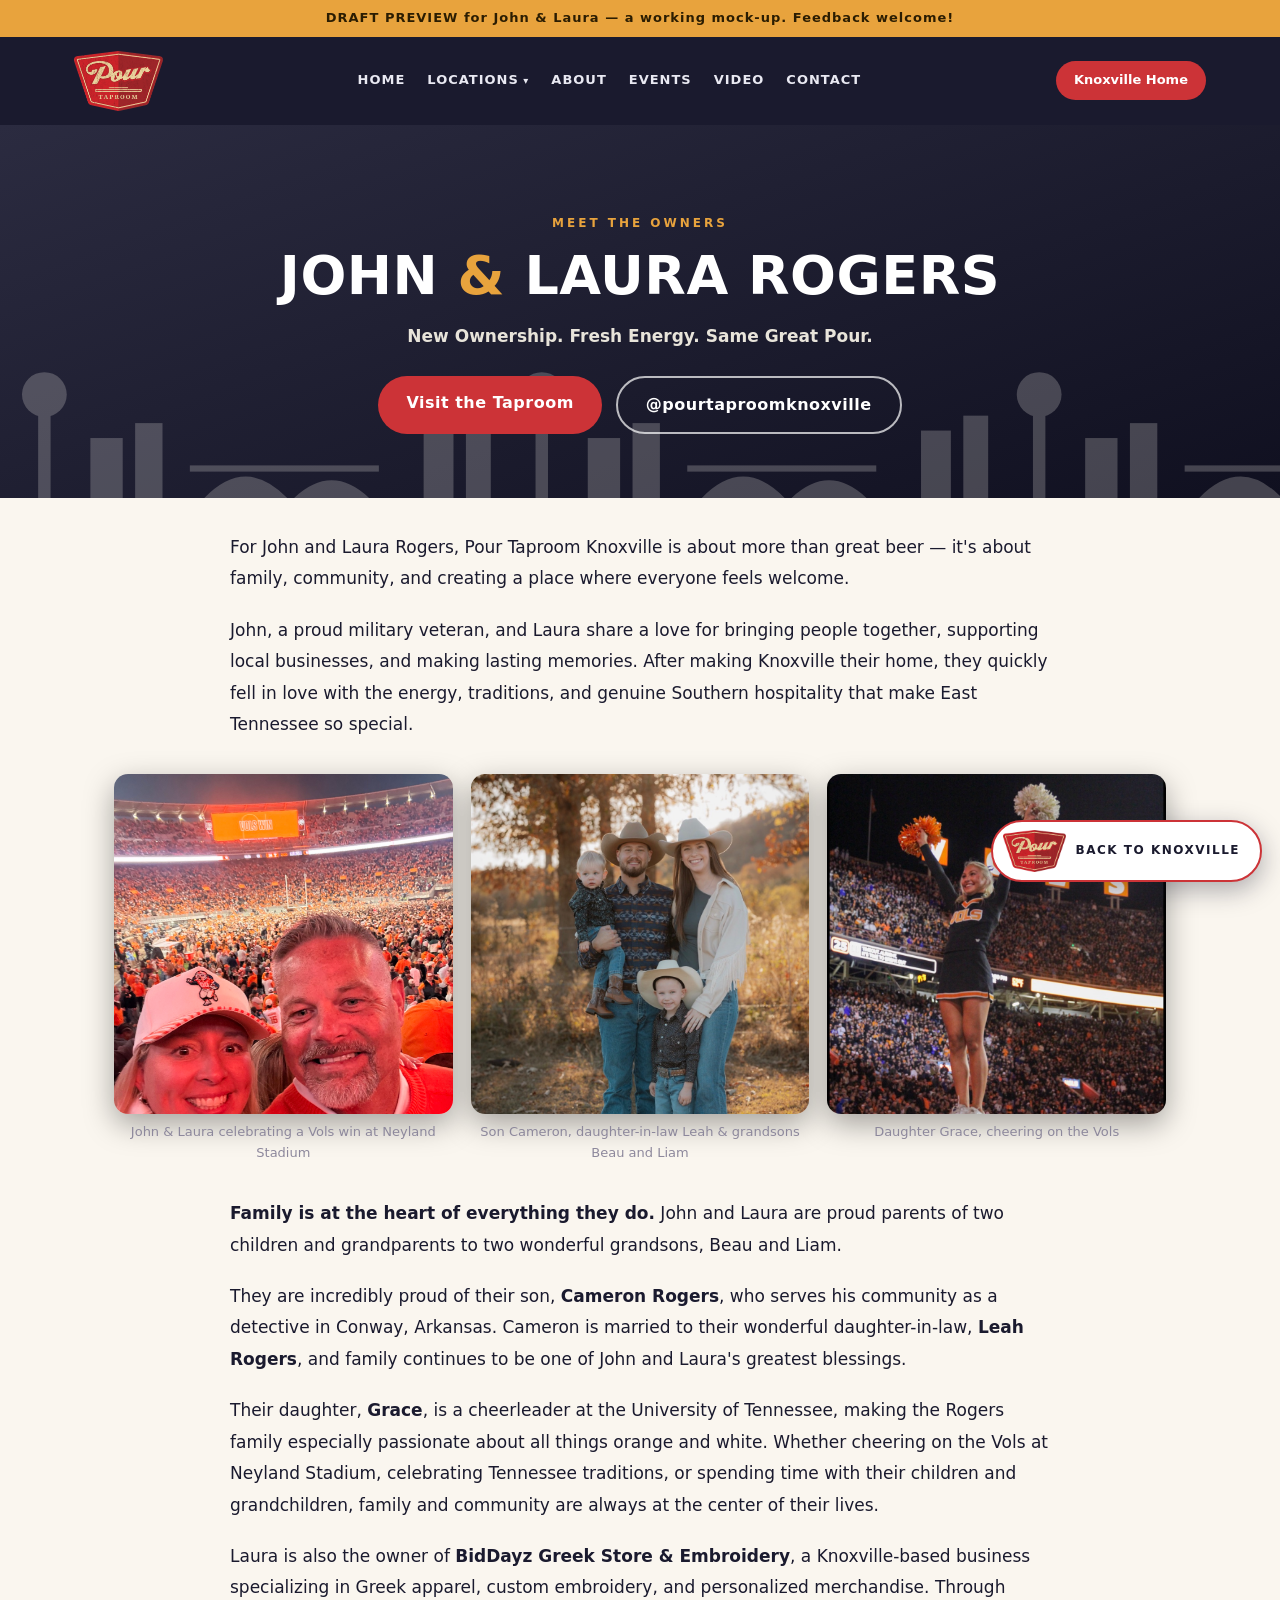
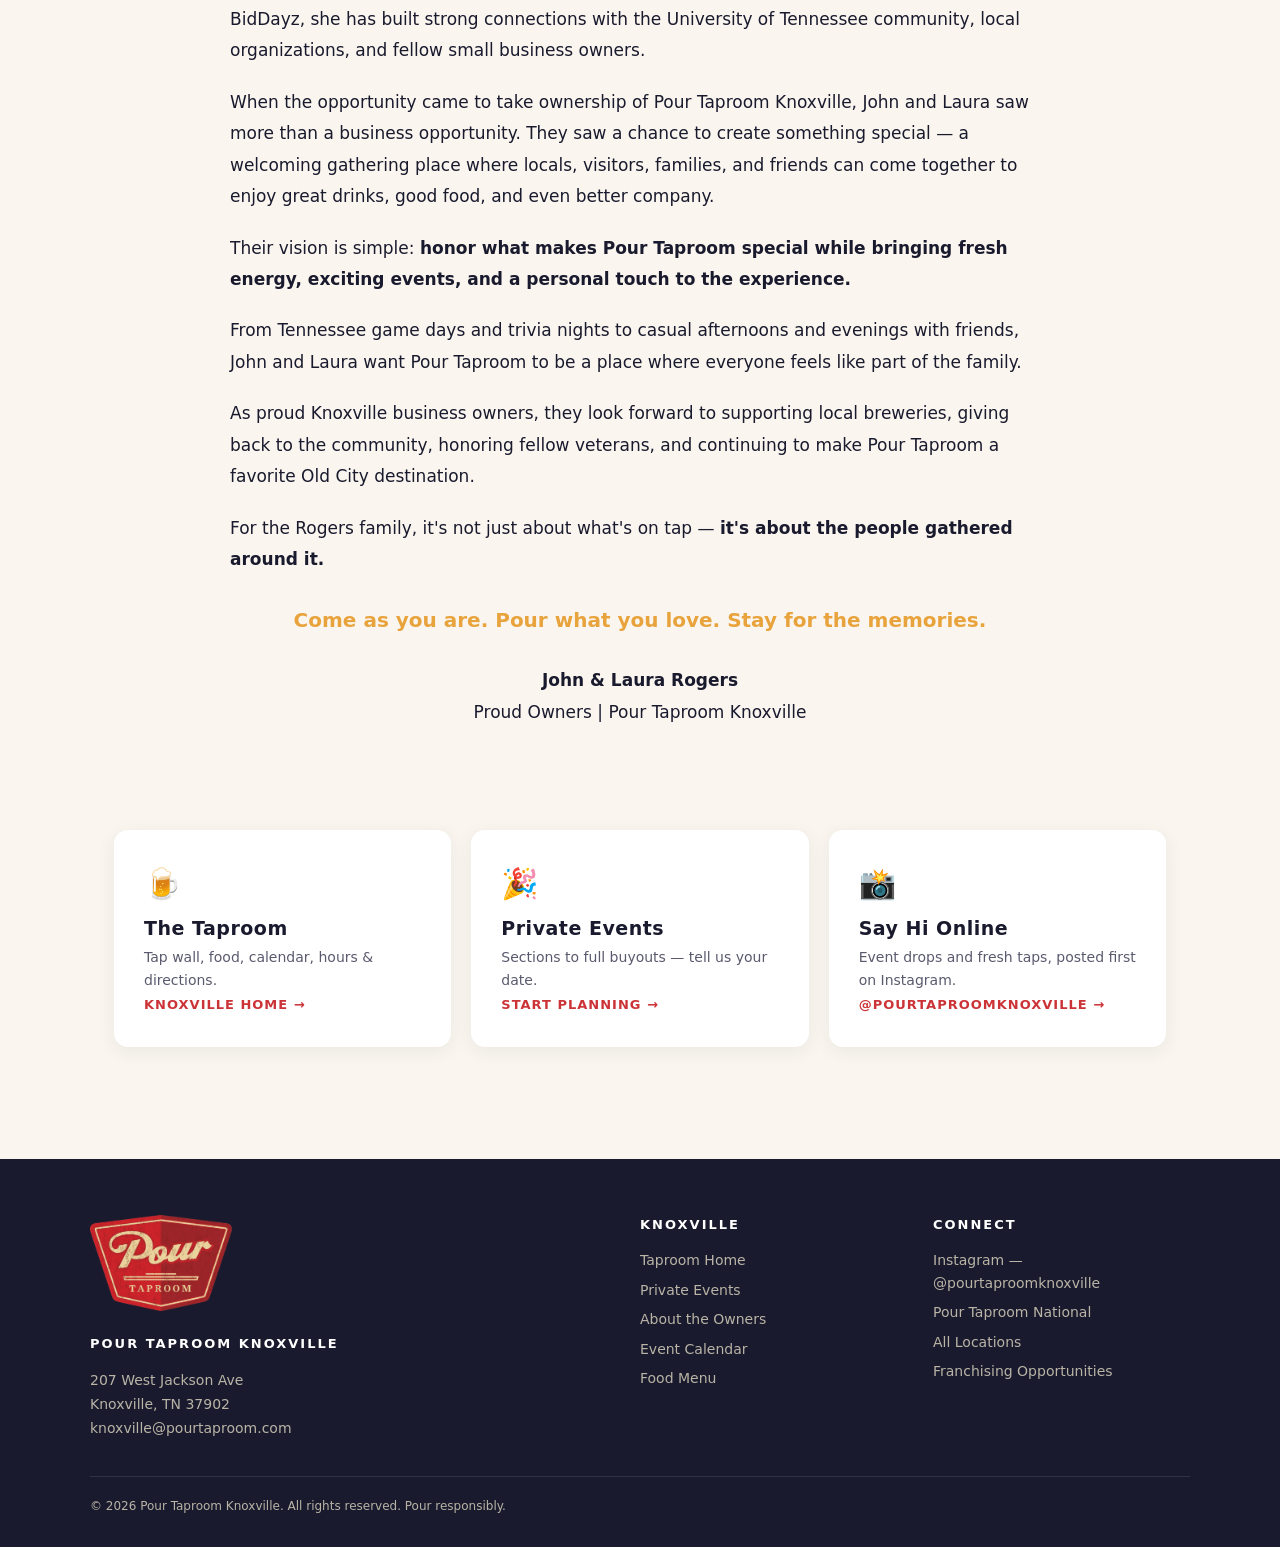
==== commit 15b144f1: "Fix owners photo crop cutting off heads (bias crop to top of frame) Per John Rogers' feedback: the f" ====
--- a/about/index.html
+++ b/about/index.html
@@ -10,7 +10,7 @@
 <style>
 .owners-photos{display:grid;grid-template-columns:repeat(3,1fr);gap:18px;margin:34px 0}
 .owners-photos figure{margin:0}
-.owners-photos img{width:100%;height:320px;object-fit:cover;border-radius:14px;display:block;box-shadow:0 10px 30px rgba(0,0,0,.35)}
+.owners-photos img{width:100%;height:340px;object-fit:cover;object-position:50% 12%;border-radius:14px;display:block;box-shadow:0 10px 30px rgba(0,0,0,.35)}
 .owners-photos figcaption{font-size:13px;color:#8d889c;margin-top:8px;text-align:center}
 .owners-bio{max-width:820px;margin:0 auto;font-size:17px;line-height:1.85}
 .owners-bio p{margin:0 0 20px}
